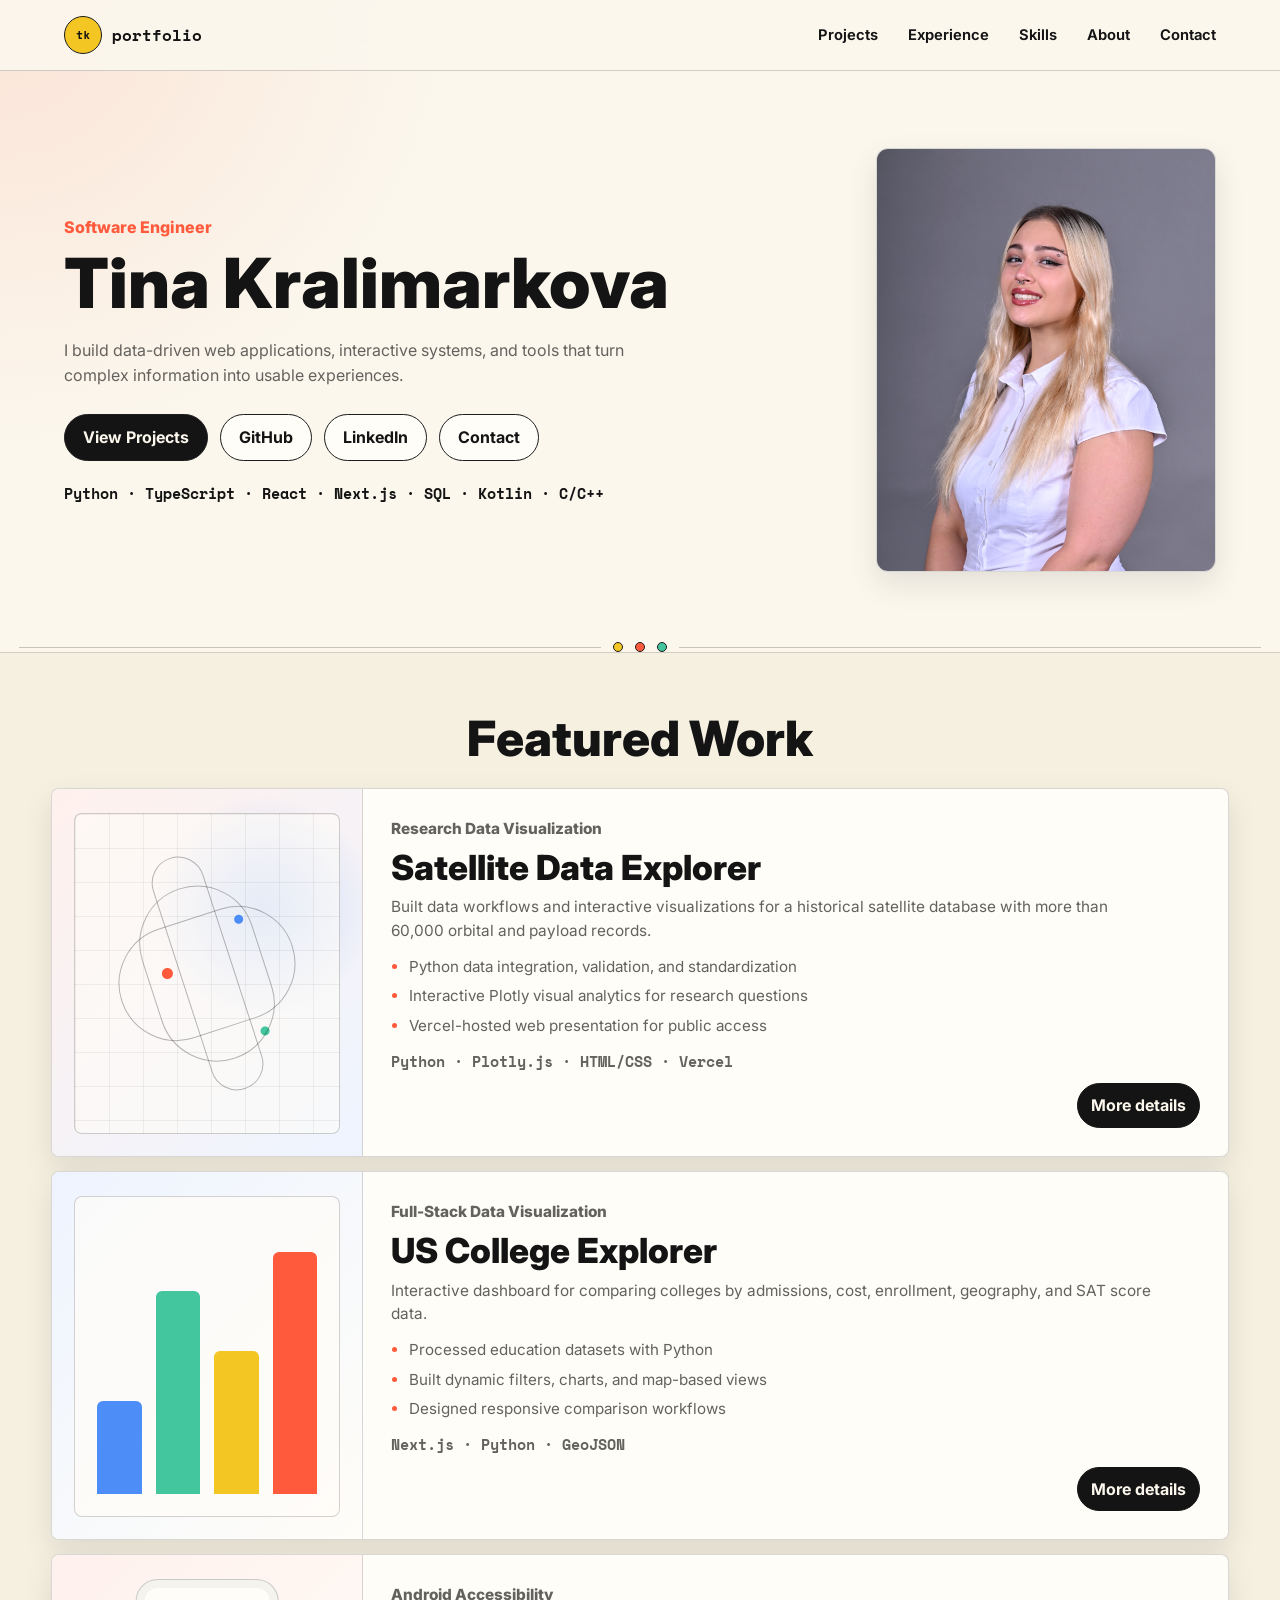
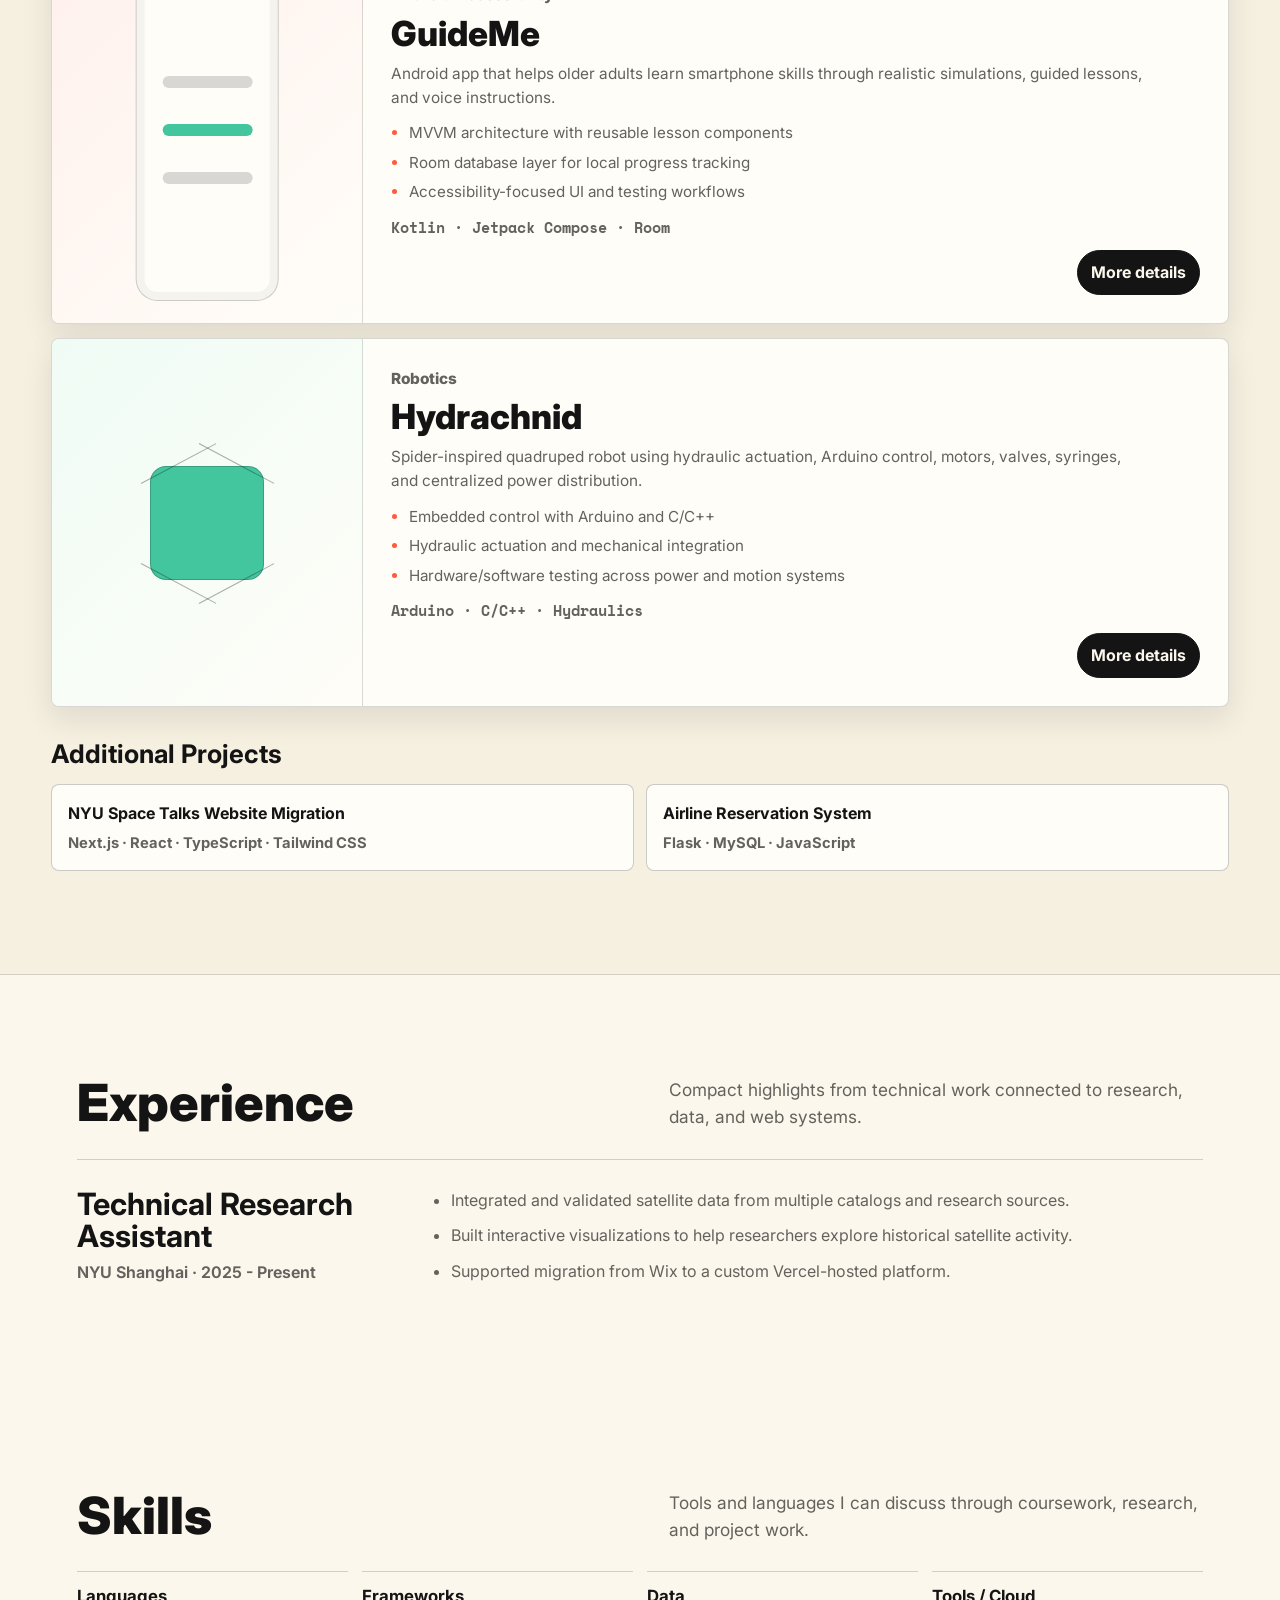
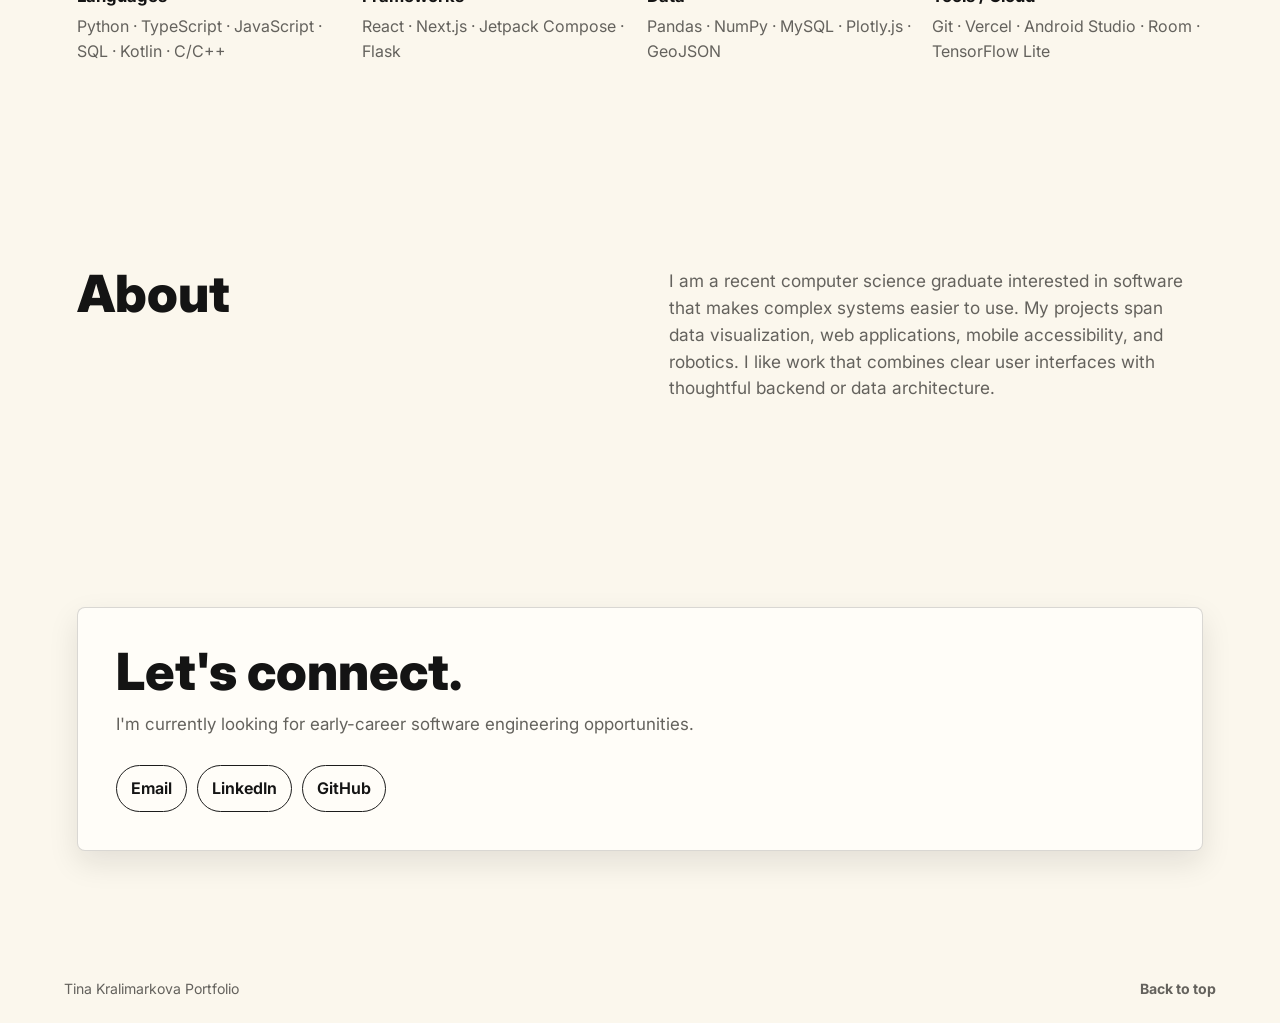
==== index.html @ 8b201687 "Polish featured work layout" ====
<!doctype html>
<html lang="en">
  <head>
    <meta charset="utf-8">
    <meta name="viewport" content="width=device-width, initial-scale=1">
    <meta
      name="description"
      content="Portfolio website for a recent computer science graduate focused on data visualization, interactive media, and robotics."
    >
    <title>CS Portfolio</title>
    <link rel="preconnect" href="https://fonts.googleapis.com">
    <link rel="preconnect" href="https://fonts.gstatic.com" crossorigin>
    <link
      href="https://fonts.googleapis.com/css2?family=Inter:wght@400;500;600;700;800;900&family=Space+Mono:wght@400;700&display=swap"
      rel="stylesheet"
    >
    <link rel="stylesheet" href="styles.css">
  </head>
  <body>
    <a class="skip-link" href="#main">Skip to content</a>

    <header class="site-header">
      <a class="brand" href="#top" aria-label="Portfolio home">
        <span class="brand-glyph">tk</span>
        <span class="brand-text">portfolio</span>
      </a>
      <nav class="nav-links" aria-label="Primary navigation">
        <a href="#projects">Projects</a>
        <a href="#experience">Experience</a>
        <a href="#skills">Skills</a>
        <a href="#about">About</a>
        <a href="#contact">Contact</a>
      </nav>
    </header>

    <main id="main">
      <section id="top" class="hero" aria-labelledby="hero-title">
        <div class="hero-grid">
          <div class="hero-copy">
            <p class="role-label">Software Engineer</p>
            <h1 id="hero-title">
              <span>Tina</span><span>Kralimarkova</span>
            </h1>
            <p class="hero-intro">
              I build data-driven web applications, interactive systems, and
              tools that turn complex information into usable experiences.
            </p>
            <div class="hero-actions" aria-label="Portfolio actions">
              <a class="button primary" href="#projects">View Projects</a>
              <a class="button secondary" href="https://github.com/" target="_blank" rel="noreferrer">GitHub</a>
              <a class="button secondary" href="https://www.linkedin.com/" target="_blank" rel="noreferrer">LinkedIn</a>
              <a class="button secondary" href="#contact">Contact</a>
            </div>
            <p class="tech-strip">Python · TypeScript · React · Next.js · SQL · Kotlin · C/C++</p>
          </div>

          <aside class="signal-panel" aria-label="Portfolio signal panel">
            <img
              src="assets/headshot.jpg"
              alt="Portrait of Tina Kralimarkova."
            >
          </aside>
        </div>
      </section>

      <div class="section-break" aria-hidden="true">
        <span></span>
        <span></span>
        <span></span>
      </div>

      <section id="projects" class="section projects-section featured-work" aria-labelledby="projects-title">
        <div class="section-topline">
          <h2 id="projects-title">Featured Work</h2>
        </div>

        <div class="featured-projects">
          <article class="featured-project">
            <div class="project-visual satellite-visual" aria-hidden="true">
              <div class="orbit-map">
                <span></span>
                <span></span>
                <span></span>
              </div>
            </div>
            <div class="featured-copy">
              <p class="project-kicker">Research Data Visualization</p>
              <h3>Satellite Data Explorer</h3>
              <p>
                Built data workflows and interactive visualizations for a
                historical satellite database with more than 60,000 orbital and
                payload records.
              </p>
              <ul class="engineering-list">
                <li>Python data integration, validation, and standardization</li>
                <li>Interactive Plotly visual analytics for research questions</li>
                <li>Vercel-hosted web presentation for public access</li>
              </ul>
              <p class="project-meta">Python · Plotly.js · HTML/CSS · Vercel</p>
              <div class="project-actions">
                <a href="projects/satellite-visualizations.html">More details</a>
              </div>
            </div>
          </article>

          <article class="featured-project">
            <div class="project-visual college-visual" aria-hidden="true">
              <div class="chart-preview">
                <span></span>
                <span></span>
                <span></span>
                <span></span>
              </div>
            </div>
            <div class="featured-copy">
              <p class="project-kicker">Full-Stack Data Visualization</p>
              <h3>US College Explorer</h3>
              <p>
                Interactive dashboard for comparing colleges by admissions,
                cost, enrollment, geography, and SAT score data.
              </p>
              <ul class="engineering-list">
                <li>Processed education datasets with Python</li>
                <li>Built dynamic filters, charts, and map-based views</li>
                <li>Designed responsive comparison workflows</li>
              </ul>
              <p class="project-meta">Next.js · Python · GeoJSON</p>
              <div class="project-actions">
                <a href="projects/us-college-explorer.html">More details</a>
              </div>
            </div>
          </article>

          <article class="featured-project">
            <div class="project-visual mobile-visual" aria-hidden="true">
              <div class="phone-preview">
                <span></span>
                <span></span>
                <span></span>
              </div>
            </div>
            <div class="featured-copy">
              <p class="project-kicker">Android Accessibility</p>
              <h3>GuideMe</h3>
              <p>
                Android app that helps older adults learn smartphone skills
                through realistic simulations, guided lessons, and voice
                instructions.
              </p>
              <ul class="engineering-list">
                <li>MVVM architecture with reusable lesson components</li>
                <li>Room database layer for local progress tracking</li>
                <li>Accessibility-focused UI and testing workflows</li>
              </ul>
              <p class="project-meta">Kotlin · Jetpack Compose · Room</p>
              <div class="project-actions">
                <a href="projects/guideme.html">More details</a>
              </div>
            </div>
          </article>

          <article class="featured-project">
            <div class="project-visual robotics-visual" aria-hidden="true">
              <div class="robot-preview">
                <span></span>
                <span></span>
                <span></span>
                <span></span>
              </div>
            </div>
            <div class="featured-copy">
              <p class="project-kicker">Robotics</p>
              <h3>Hydrachnid</h3>
              <p>
                Spider-inspired quadruped robot using hydraulic actuation,
                Arduino control, motors, valves, syringes, and centralized
                power distribution.
              </p>
              <ul class="engineering-list">
                <li>Embedded control with Arduino and C/C++</li>
                <li>Hydraulic actuation and mechanical integration</li>
                <li>Hardware/software testing across power and motion systems</li>
              </ul>
              <p class="project-meta">Arduino · C/C++ · Hydraulics</p>
              <div class="project-actions">
                <a href="projects/hydrachnid.html">More details</a>
              </div>
            </div>
          </article>
        </div>

        <div class="additional-projects" aria-labelledby="additional-projects-title">
          <h3 id="additional-projects-title">Additional Projects</h3>
          <div class="additional-project-grid">
            <a href="projects/nyu-space-talks.html">
              <strong>NYU Space Talks Website Migration</strong>
              <span>Next.js · React · TypeScript · Tailwind CSS</span>
            </a>
            <a href="projects/airline-reservation-system.html">
              <strong>Airline Reservation System</strong>
              <span>Flask · MySQL · JavaScript</span>
            </a>
          </div>
        </div>
      </section>

      <section id="experience" class="section experience-section" aria-labelledby="experience-title">
        <div class="section-topline">
          <h2 id="experience-title">Experience</h2>
          <p>Compact highlights from technical work connected to research, data, and web systems.</p>
        </div>
        <article class="experience-item">
          <div>
            <h3>Technical Research Assistant</h3>
            <p>NYU Shanghai · 2025 - Present</p>
          </div>
          <ul>
            <li>Integrated and validated satellite data from multiple catalogs and research sources.</li>
            <li>Built interactive visualizations to help researchers explore historical satellite activity.</li>
            <li>Supported migration from Wix to a custom Vercel-hosted platform.</li>
          </ul>
        </article>
      </section>

      <section id="skills" class="section skills-section compact-section" aria-labelledby="skills-title">
        <div class="section-topline">
          <h2 id="skills-title">Skills</h2>
          <p>Tools and languages I can discuss through coursework, research, and project work.</p>
        </div>
        <div class="skill-groups" aria-label="Technical skills">
          <div>
            <h3>Languages</h3>
            <p>Python · TypeScript · JavaScript · SQL · Kotlin · C/C++</p>
          </div>
          <div>
            <h3>Frameworks</h3>
            <p>React · Next.js · Jetpack Compose · Flask</p>
          </div>
          <div>
            <h3>Data</h3>
            <p>Pandas · NumPy · MySQL · Plotly.js · GeoJSON</p>
          </div>
          <div>
            <h3>Tools / Cloud</h3>
            <p>Git · Vercel · Android Studio · Room · TensorFlow Lite</p>
          </div>
        </div>
      </section>

      <section id="about" class="section about-section compact-section" aria-labelledby="about-title">
        <div class="section-topline">
          <h2 id="about-title">About</h2>
          <p>
            I am a recent computer science graduate interested in software that
            makes complex systems easier to use. My projects span data
            visualization, web applications, mobile accessibility, and robotics.
            I like work that combines clear user interfaces with thoughtful
            backend or data architecture.
          </p>
        </div>
      </section>

      <section id="contact" class="section contact-section compact-section" aria-labelledby="contact-title">
        <div class="contact-card">
          <h2 id="contact-title">Let's connect.</h2>
          <p>
            I'm currently looking for early-career software engineering
            opportunities.
          </p>
          <div class="contact-links" aria-label="Contact links">
            <a href="mailto:hello@example.com">Email</a>
            <a href="https://www.linkedin.com/" target="_blank" rel="noreferrer">LinkedIn</a>
            <a href="https://github.com/" target="_blank" rel="noreferrer">GitHub</a>
          </div>
        </div>
      </section>
    </main>

    <footer class="site-footer">
      <p>Tina Kralimarkova Portfolio</p>
      <a href="#top">Back to top</a>
    </footer>

  </body>
</html>
---- styles.css ----
:root {
  color-scheme: light;
  --ink: #141414;
  --muted: #64625d;
  --paper: #fbf7ed;
  --paper-deep: #efe6d1;
  --surface: #fffdf8;
  --line: #1c1c1c;
  --hot: #ff5a3c;
  --mint: #43c59e;
  --sky: #4d8df7;
  --sun: #f3c623;
  --shadow: 0 12px 30px rgba(20, 20, 20, 0.1);
  --soft-shadow: 0 18px 48px rgba(20, 20, 20, 0.1);
  --wide-section-x: clamp(44px, 6vw, 88px);
  font-family: Inter, system-ui, -apple-system, BlinkMacSystemFont, "Segoe UI", sans-serif;
}

* {
  box-sizing: border-box;
}

html {
  scroll-behavior: smooth;
}

body {
  margin: 0;
  background:
    radial-gradient(circle at top left, rgba(255, 90, 60, 0.13), transparent 28rem),
    var(--paper);
  color: var(--ink);
  font-size: 16px;
  line-height: 1.55;
  overflow-x: hidden;
}

img {
  display: block;
  max-width: 100%;
}

a {
  color: inherit;
}

.skip-link {
  position: fixed;
  left: 18px;
  top: 12px;
  z-index: 20;
  transform: translateY(-150%);
  background: var(--ink);
  color: var(--paper);
  padding: 10px 14px;
}

.skip-link:focus {
  transform: translateY(0);
}

.site-header {
  position: sticky;
  top: 0;
  z-index: 10;
  display: flex;
  align-items: center;
  justify-content: space-between;
  gap: 24px;
  padding: 16px clamp(18px, 5vw, 64px);
  background: rgba(251, 247, 237, 0.92);
  border-bottom: 1px solid rgba(20, 20, 20, 0.18);
  backdrop-filter: blur(16px);
}

.brand,
.nav-links,
.hero-actions,
.contact-links {
  display: flex;
  align-items: center;
}

.brand {
  gap: 10px;
  font-weight: 800;
  text-decoration: none;
  text-transform: lowercase;
}

.brand-glyph {
  display: inline-grid;
  width: 38px;
  height: 38px;
  place-items: center;
  border: 1px solid var(--line);
  border-radius: 999px;
  background: var(--sun);
  font-family: "Space Mono", monospace;
  font-size: 0.78rem;
}

.brand-text,
.mono-label,
.section-marker,
.project-type,
.project-meta {
  font-family: "Space Mono", monospace;
}

.nav-links {
  gap: clamp(12px, 3vw, 30px);
}

.nav-links a {
  color: var(--ink);
  font-size: 0.92rem;
  font-weight: 650;
  text-decoration: none;
}

.nav-links a:hover,
.nav-links a:focus-visible {
  color: var(--hot);
}

.hero {
  padding: clamp(42px, 6vw, 78px) clamp(18px, 5vw, 64px) clamp(40px, 6vw, 70px);
}

.hero-grid {
  display: grid;
  grid-template-columns: minmax(0, 1fr) minmax(250px, 340px);
  gap: clamp(32px, 5.5vw, 76px);
  align-items: center;
  min-width: 0;
  max-width: 1320px;
  margin: 0 auto;
}

.hero-copy {
  min-width: 0;
  width: 100%;
  max-width: 860px;
}

.role-label {
  margin: 0 0 12px;
  color: var(--hot);
  font-size: 1rem;
  font-weight: 800;
}

.mono-label {
  max-width: 100%;
  margin: 0 0 14px;
  color: var(--hot);
  font-size: 0.84rem;
  font-weight: 700;
  line-height: 1.35;
  overflow-wrap: anywhere;
  text-transform: uppercase;
}

h1,
h2,
h3,
p {
  overflow-wrap: anywhere;
}

h1,
h2 {
  margin: 0;
  letter-spacing: 0;
}

h1 {
  max-width: 860px;
  font-size: clamp(3rem, 5.4vw, 4.9rem);
  font-weight: 850;
  line-height: 0.94;
  overflow-wrap: break-word;
  text-transform: none;
}

h1 span {
  display: inline;
}

h1 span + span::before {
  content: " ";
}

h2 {
  font-size: clamp(2rem, 4vw, 3.8rem);
  font-weight: 850;
  line-height: 1;
  text-transform: none;
}

h3 {
  margin: 0;
  font-size: clamp(1.15rem, 2vw, 1.55rem);
  line-height: 1.05;
}

.hero-intro {
  width: 100%;
  max-width: 560px;
  margin: 22px 0 0;
  color: var(--muted);
  font-size: clamp(1rem, 1.25vw, 1.1rem);
}

.tech-strip {
  margin: 22px 0 0;
  color: var(--ink);
  font-family: "Space Mono", monospace;
  font-size: 0.92rem;
  font-weight: 700;
}

.hero-actions {
  flex-wrap: wrap;
  gap: 12px;
  margin-top: 26px;
}

.button {
  display: inline-flex;
  min-height: 46px;
  align-items: center;
  justify-content: center;
  border: 1px solid var(--line);
  border-radius: 999px;
  padding: 10px 18px;
  font-weight: 700;
  text-decoration: none;
  transition: background 160ms ease, color 160ms ease, border-color 160ms ease;
}

.button.primary {
  background: var(--ink);
  color: var(--paper);
}

.button.secondary {
  background: var(--surface);
  color: var(--ink);
}

.button:hover,
.button:focus-visible {
  border-color: var(--hot);
}

.signal-panel {
  overflow: hidden;
  margin: 0;
  border: 1px solid rgba(20, 20, 20, 0.16);
  border-radius: 12px;
  background: var(--surface);
  box-shadow: var(--shadow);
}

.signal-panel::before {
  content: none;
}

.signal-panel img {
  width: 100%;
  aspect-ratio: 4 / 5;
  object-fit: cover;
  object-position: 46% 42%;
  filter: saturate(1.04) contrast(1.02);
}

.section {
  max-width: 1180px;
  margin: 0 auto;
  padding: clamp(58px, 8vw, 104px) clamp(18px, 5vw, 64px);
}

.section-break {
  display: flex;
  align-items: center;
  gap: 12px;
  width: 100%;
  padding: 0 clamp(14px, 1.5vw, 22px);
}

.section-break::before,
.section-break::after {
  content: "";
  display: block;
  flex: 1;
  height: 1px;
  background: rgba(20, 20, 20, 0.22);
}

.section-break span {
  display: block;
  width: 10px;
  height: 10px;
  border: 1px solid var(--line);
  border-radius: 999px;
  background: var(--sun);
}

.section-break span:nth-child(2) {
  background: var(--hot);
}

.section-break span:nth-child(3) {
  background: var(--mint);
}

.intro-hero {
  max-width: none;
  padding-right: var(--wide-section-x);
  padding-left: var(--wide-section-x);
}

.section-marker {
  display: none;
  margin-bottom: 20px;
  color: var(--hot);
  font-size: 0.82rem;
  font-weight: 700;
  text-transform: uppercase;
}

.intro-split,
.section-topline {
  display: grid;
  grid-template-columns: repeat(2, minmax(0, 1fr));
  gap: clamp(24px, 5vw, 58px);
  align-items: start;
}

.intro-split > *,
.section-topline > *,
.featured-project > *,
.experience-item > * {
  min-width: 0;
}

.intro-split {
  gap: clamp(54px, 8vw, 132px);
}

.intro-column p,
.section-topline p {
  max-width: 100%;
  margin: 0;
  color: var(--muted);
  font-size: 1.08rem;
}

.intro-column h2 {
  margin-bottom: 18px;
  font-size: clamp(2rem, 3.5vw, 3.25rem);
  line-height: 1;
}

.skills-summary {
  scroll-margin-top: 96px;
}

.interests-block {
  margin-top: 24px;
}

.interests-block h3 {
  margin-bottom: 14px;
}

.pill-list {
  display: flex;
  flex-wrap: wrap;
  gap: 8px;
  padding: 0;
  margin: 0;
  list-style: none;
}

.pill-list li {
  border: 1px solid rgba(20, 20, 20, 0.2);
  border-radius: 999px;
  padding: 7px 11px;
  background: rgba(255, 253, 248, 0.65);
  font-size: 0.86rem;
  font-weight: 650;
}

.skills-list {
  display: grid;
  gap: 12px;
  padding-left: 1.1rem;
  margin: 22px 0 0;
  color: var(--muted);
}

.skills-list li::marker {
  color: var(--hot);
}

.skills-list strong {
  color: var(--ink);
}

.projects-section {
  max-width: none;
  padding-top: clamp(34px, 5vw, 62px);
  padding-right: clamp(24px, 4vw, 56px);
  padding-left: clamp(24px, 4vw, 56px);
  border-top: 1px solid rgba(20, 20, 20, 0.16);
  border-bottom: 1px solid rgba(20, 20, 20, 0.16);
  background: rgba(239, 230, 209, 0.45);
}

.projects-section > * {
  max-width: none;
}

.featured-work {
  display: grid;
  gap: 24px;
}

.featured-projects {
  display: grid;
  gap: 14px;
  width: min(100%, 1344px);
  margin: 0 auto;
}

.featured-work .section-topline {
  display: block;
  text-align: center;
}

.featured-work .section-topline h2 {
  font-size: clamp(2rem, 3.8vw, 3.45rem);
}

.featured-project {
  display: grid;
  grid-template-columns: minmax(210px, 0.36fr) minmax(0, 1fr);
  overflow: hidden;
  border: 1px solid rgba(20, 20, 20, 0.16);
  border-radius: 8px;
  background: var(--surface);
  box-shadow: var(--shadow);
}

.featured-project.flagship {
  grid-template-columns: minmax(210px, 0.36fr) minmax(0, 1fr);
}

.project-visual {
  position: relative;
  min-height: 220px;
  border-right: 1px solid rgba(20, 20, 20, 0.14);
  background: var(--paper-deep);
}

.orbit-map,
.chart-preview,
.phone-preview,
.robot-preview {
  position: absolute;
  inset: 24px 22px 22px;
}

.satellite-visual {
  background:
    radial-gradient(circle at 68% 32%, rgba(77, 141, 247, 0.28), transparent 34%),
    linear-gradient(135deg, #fff1ed, #eef4ff);
}

.orbit-map {
  border: 1px solid rgba(20, 20, 20, 0.2);
  border-radius: 8px;
  background:
    radial-gradient(circle at 35% 50%, var(--hot) 0 5px, transparent 6px),
    radial-gradient(circle at 62% 33%, var(--sky) 0 4px, transparent 5px),
    radial-gradient(circle at 72% 68%, var(--mint) 0 4px, transparent 5px),
    linear-gradient(90deg, rgba(20, 20, 20, 0.06) 1px, transparent 1px),
    linear-gradient(180deg, rgba(20, 20, 20, 0.06) 1px, transparent 1px),
    rgba(255, 253, 248, 0.55);
  background-size: auto, auto, auto, 34px 34px, 34px 34px, auto;
}

.orbit-map span {
  position: absolute;
  border: 1px solid rgba(20, 20, 20, 0.3);
  border-radius: 999px;
  transform: rotate(-18deg);
}

.orbit-map span:nth-child(1) {
  inset: 32% 16%;
}

.orbit-map span:nth-child(2) {
  inset: 22% 28%;
}

.orbit-map span:nth-child(3) {
  inset: 12% 40%;
}

.college-visual {
  background: linear-gradient(135deg, #eef4ff, #fffdf8);
}

.chart-preview {
  display: flex;
  align-items: end;
  gap: 14px;
  padding: 22px;
  border: 1px solid rgba(20, 20, 20, 0.18);
  border-radius: 8px;
  background: rgba(255, 253, 248, 0.72);
}

.chart-preview span {
  flex: 1;
  border-radius: 6px 6px 0 0;
  background: var(--sky);
}

.chart-preview span:nth-child(1) {
  height: 34%;
}

.chart-preview span:nth-child(2) {
  height: 74%;
  background: var(--mint);
}

.chart-preview span:nth-child(3) {
  height: 52%;
  background: var(--sun);
}

.chart-preview span:nth-child(4) {
  height: 88%;
  background: var(--hot);
}

.mobile-visual {
  background: linear-gradient(135deg, #fff1ed, #fffdf8);
}

.phone-preview {
  left: 50%;
  width: min(46%, 150px);
  transform: translateX(-50%);
  border: 1px solid rgba(20, 20, 20, 0.22);
  border-radius: 22px;
  background: var(--surface);
  box-shadow: inset 0 0 0 8px rgba(20, 20, 20, 0.04);
}

.phone-preview span {
  position: absolute;
  left: 18%;
  right: 18%;
  height: 12px;
  border-radius: 999px;
  background: rgba(20, 20, 20, 0.16);
}

.phone-preview span:nth-child(1) {
  top: 30%;
}

.phone-preview span:nth-child(2) {
  top: 45%;
  background: var(--mint);
}

.phone-preview span:nth-child(3) {
  top: 60%;
}

.robotics-visual {
  background: linear-gradient(135deg, #effcf5, #fffdf8);
}

.robot-preview {
  display: grid;
  place-items: center;
}

.robot-preview::before {
  content: "";
  width: min(42%, 150px);
  aspect-ratio: 1;
  border: 1px solid rgba(20, 20, 20, 0.22);
  border-radius: 16px;
  background: var(--mint);
}

.robot-preview span {
  position: absolute;
  width: 32%;
  height: 1px;
  background: rgba(20, 20, 20, 0.35);
}

.robot-preview span:nth-child(1) {
  transform: translate(-34%, -60px) rotate(-28deg);
}

.robot-preview span:nth-child(2) {
  transform: translate(34%, -60px) rotate(28deg);
}

.robot-preview span:nth-child(3) {
  transform: translate(-34%, 60px) rotate(28deg);
}

.robot-preview span:nth-child(4) {
  transform: translate(34%, 60px) rotate(-28deg);
}

.featured-copy {
  display: grid;
  align-content: start;
  gap: 10px;
  padding: clamp(18px, 2.4vw, 28px);
}

.featured-copy > * {
  min-width: 0;
  max-width: 100%;
}

.project-kicker {
  margin: 0;
  color: var(--hot);
  font-size: 0.92rem;
  font-weight: 800;
}

.featured-copy h3 {
  font-size: clamp(1.65rem, 2.7vw, 2.65rem);
  font-weight: 850;
  line-height: 1;
}

.featured-copy p {
  max-width: 760px;
  margin: 0;
  color: var(--muted);
  font-size: 0.96rem;
}

.engineering-list {
  display: grid;
  gap: 6px;
  padding-left: 1.1rem;
  margin: 2px 0;
  color: var(--muted);
  font-size: 0.95rem;
}

.engineering-list li {
  overflow-wrap: anywhere;
}

.engineering-list li::marker {
  color: var(--hot);
}

.project-actions {
  display: flex;
  flex-wrap: wrap;
  justify-content: flex-end;
  gap: 10px;
  margin-top: 0;
}

.project-actions a,
.additional-project-grid a {
  border: 1px solid rgba(20, 20, 20, 0.22);
  border-radius: 999px;
  padding: 9px 13px;
  background: var(--surface);
  font-weight: 700;
  text-decoration: none;
}

.project-actions a:first-child {
  background: var(--ink);
  color: var(--paper);
  border-color: var(--ink);
}

.additional-projects {
  display: grid;
  gap: 16px;
  padding-top: 10px;
}

.additional-projects h3 {
  font-size: clamp(1.35rem, 2vw, 1.8rem);
}

.additional-project-grid {
  display: grid;
  grid-template-columns: repeat(2, minmax(0, 1fr));
  gap: 12px;
}

.additional-project-grid a {
  display: grid;
  gap: 6px;
  border-radius: 8px;
  padding: 16px;
}

.additional-project-grid span {
  color: var(--muted);
  font-size: 0.92rem;
}

.contact-section {
  max-width: none;
  padding-right: var(--wide-section-x);
  padding-left: var(--wide-section-x);
}

.compact-section,
.experience-section {
  max-width: none;
  padding-right: var(--wide-section-x);
  padding-left: var(--wide-section-x);
}

.experience-section {
  display: grid;
  gap: 28px;
}

.experience-item {
  display: grid;
  grid-template-columns: minmax(220px, 0.38fr) minmax(0, 1fr);
  gap: clamp(24px, 5vw, 70px);
  padding-top: 28px;
  border-top: 1px solid rgba(20, 20, 20, 0.18);
}

.experience-item h3 {
  font-size: clamp(1.45rem, 2.4vw, 2.2rem);
}

.experience-item p {
  margin: 8px 0 0;
  color: var(--muted);
  font-weight: 650;
}

.experience-item ul {
  display: grid;
  gap: 10px;
  padding-left: 1.1rem;
  margin: 0;
  color: var(--muted);
}

.skill-groups {
  display: grid;
  grid-template-columns: repeat(4, minmax(0, 1fr));
  gap: 14px;
  margin-top: 28px;
}

.skill-groups div {
  border-top: 1px solid rgba(20, 20, 20, 0.18);
  padding-top: 16px;
}

.skill-groups h3 {
  margin-bottom: 8px;
  font-size: 1.05rem;
}

.skill-groups p {
  margin: 0;
  color: var(--muted);
}

.tabs {
  display: grid;
  gap: 22px;
  margin-top: 28px;
}

.tab-list {
  display: flex;
  flex-wrap: wrap;
  gap: 10px;
}

.tab {
  min-height: 46px;
  border: 1px solid rgba(20, 20, 20, 0.2);
  border-radius: 999px;
  padding: 10px 15px;
  background: var(--surface);
  color: var(--ink);
  font: inherit;
  font-size: 0.9rem;
  font-weight: 650;
  cursor: pointer;
  transition: background 160ms ease, border-color 160ms ease;
}

.tab.is-active {
  background: var(--sun);
  border-color: var(--line);
}

.tab:hover,
.tab:focus-visible {
  border-color: var(--hot);
}

.project-panel {
  display: grid;
  grid-template-columns: repeat(3, minmax(0, 1fr));
  gap: 16px;
}

.project-panel[hidden] {
  display: none;
}

.project-panel.all-projects {
  grid-template-columns: repeat(3, minmax(0, 1fr));
}

.project-link {
  position: relative;
  display: flex;
  min-height: 285px;
  flex-direction: column;
  justify-content: flex-start;
  overflow: hidden;
  border: 1px solid rgba(20, 20, 20, 0.16);
  border-radius: 8px;
  padding: 20px;
  background: var(--surface);
  box-shadow: var(--shadow);
  text-decoration: none;
  transition: transform 180ms ease, box-shadow 180ms ease;
}

.project-link::after {
  content: "View project";
  position: absolute;
  right: 18px;
  top: 16px;
  font-size: 0.8rem;
  font-weight: 650;
  opacity: 0;
  transition: opacity 180ms ease;
}

.project-link.detail-link::after {
  content: "View project";
}

.project-link:hover,
.project-link:focus-visible {
  transform: translateY(-3px);
  box-shadow: var(--soft-shadow);
}

.project-link:hover::after,
.project-link:focus-visible::after {
  opacity: 1;
}

.project-link.hot {
  background: #fff1ed;
}

.project-link.mint {
  background: #effcf5;
}

.project-link.sky {
  background: #eef4ff;
}

.project-type {
  width: max-content;
  max-width: 100%;
  border: 2px solid var(--line);
  border-radius: 999px;
  padding: 6px 10px;
  background: var(--surface);
  font-size: 0.76rem;
  font-weight: 700;
  text-transform: uppercase;
}

.project-link h3 {
  margin-top: 0;
  padding-top: 0;
  font-size: clamp(1.45rem, 2.1vw, 2rem);
  font-weight: 800;
  text-transform: none;
}

.project-title-row {
  display: grid;
  gap: 10px;
  margin-top: 0;
  padding-top: 0;
}

.project-title-row h3 {
  margin: 0;
  padding-top: 0;
}

.project-panel.all-projects .project-link h3 {
  font-size: clamp(1.45rem, 2.1vw, 2rem);
  line-height: 1.05;
}

.project-date,
.project-subtitle {
  font-family: "Space Mono", monospace;
  font-weight: 700;
}

.project-date {
  color: var(--hot);
  font-size: 0.86rem;
}

.project-subtitle {
  margin: 12px 0 0;
  color: var(--ink);
  font-size: 0.9rem;
  text-transform: uppercase;
}

.project-link p {
  margin: 14px 0 20px;
  color: var(--muted);
}

.project-meta {
  color: var(--ink);
  font-size: 0.8rem;
  font-weight: 650;
  margin-top: auto;
  overflow-wrap: anywhere;
}

.project-preview {
  display: grid;
  grid-template-columns: minmax(160px, 0.35fr) minmax(220px, 0.55fr) minmax(260px, 1fr);
  gap: 18px;
  align-items: start;
  border: 2px solid var(--line);
  border-radius: 8px;
  padding: 18px;
  background: var(--ink);
  color: var(--paper);
  box-shadow: var(--shadow);
}

.project-preview-label {
  color: var(--sun);
  font-family: "Space Mono", monospace;
  font-size: 0.8rem;
  font-weight: 700;
  text-transform: uppercase;
}

.project-preview h3 {
  text-transform: uppercase;
}

.project-preview p {
  margin: 0;
  color: #ded8c8;
}

.contact-card {
  border: 1px solid rgba(20, 20, 20, 0.16);
  border-radius: 8px;
  padding: clamp(24px, 4vw, 38px);
  background: var(--surface);
  color: var(--ink);
  box-shadow: var(--shadow);
}

.contact-card h2 {
  max-width: 870px;
}

.contact-card p {
  max-width: 680px;
  margin: 14px 0 0;
  color: var(--muted);
  font-size: 1.06rem;
}

.contact-links {
  flex-wrap: wrap;
  gap: 10px;
  margin-top: 28px;
}

.contact-links a {
  border: 1px solid var(--line);
  border-radius: 999px;
  padding: 10px 14px;
  color: var(--ink);
  font-weight: 650;
  text-decoration: none;
}

.contact-links a:hover,
.contact-links a:focus-visible {
  background: var(--ink);
  color: var(--paper);
}

.site-footer {
  display: flex;
  justify-content: space-between;
  gap: 18px;
  padding: 24px clamp(18px, 5vw, 64px);
  color: var(--muted);
  font-size: 0.88rem;
}

.site-footer p {
  margin: 0;
}

.site-footer a {
  font-weight: 700;
  text-decoration: none;
}

.project-detail-page {
  max-width: 1180px;
  margin: 0 auto;
  padding: clamp(36px, 6vw, 72px) clamp(18px, 5vw, 64px) clamp(58px, 8vw, 92px);
}

.project-detail-hero {
  padding: clamp(20px, 4vw, 48px) 0 clamp(34px, 6vw, 70px);
}

.project-detail-actions {
  display: flex;
  flex-wrap: wrap;
  gap: 10px;
  margin-bottom: 28px;
}

.back-link {
  display: inline-flex;
  width: max-content;
  max-width: 100%;
  border: 1px solid rgba(20, 20, 20, 0.2);
  border-radius: 999px;
  padding: 9px 13px;
  background: var(--surface);
  font-size: 0.82rem;
  font-weight: 650;
  text-decoration: none;
}

.project-detail-hero > .back-link {
  margin-bottom: 28px;
}

.live-link {
  background: var(--ink);
  color: var(--paper);
  border-color: var(--ink);
}

.project-detail-heading {
  display: grid;
  grid-template-columns: minmax(0, 1fr) minmax(260px, 0.42fr);
  gap: clamp(28px, 6vw, 72px);
  align-items: end;
}

.project-detail-heading h1 {
  font-size: clamp(3.5rem, 8vw, 6.4rem);
  overflow-wrap: normal;
  word-break: normal;
  text-transform: none;
}

.project-detail-subtitle {
  margin: 18px 0 0;
  color: var(--hot);
  font-family: "Space Mono", monospace;
  font-weight: 700;
  text-transform: uppercase;
}

.project-facts {
  display: grid;
  gap: 12px;
  margin: 0;
  border: 1px solid rgba(20, 20, 20, 0.16);
  border-radius: 8px;
  padding: 18px;
  background: var(--surface);
  box-shadow: var(--shadow);
}

.project-facts div {
  display: grid;
  gap: 4px;
}

.project-facts dt {
  color: var(--muted);
  font-family: "Space Mono", monospace;
  font-size: 0.74rem;
  font-weight: 700;
  text-transform: uppercase;
}

.project-detail-page .mono-label,
.project-detail-page .section-marker,
.project-detail-subtitle {
  display: none;
}

.project-facts dd {
  margin: 0;
  color: var(--ink);
  font-weight: 800;
}

.project-detail-section {
  display: grid;
  grid-template-columns: minmax(0, 0.65fr) minmax(280px, 1fr);
  gap: clamp(24px, 5vw, 60px);
  align-items: start;
  padding: clamp(30px, 5vw, 58px) 0;
  border-top: 1px solid rgba(20, 20, 20, 0.18);
}

.project-detail-section h2 {
  font-size: clamp(1.9rem, 3vw, 3rem);
  line-height: 1.02;
  overflow-wrap: normal;
  word-break: normal;
  text-transform: none;
}

.project-overview h2 {
  max-width: 620px;
}

.project-overview > p,
.project-detail-copy,
.project-detail-copy li {
  color: var(--muted);
  font-size: 1.04rem;
}

.project-detail-copy {
  max-width: 720px;
}

.demo-placeholder {
  display: grid;
  min-height: 300px;
  place-items: center;
  gap: 10px;
  border: 1px solid rgba(20, 20, 20, 0.16);
  border-radius: 8px;
  padding: 24px;
  background: var(--surface);
  box-shadow: var(--shadow);
  text-align: center;
}

.demo-placeholder span {
  color: var(--ink);
  font-family: "Space Mono", monospace;
  font-size: clamp(1.15rem, 2vw, 1.8rem);
  font-weight: 700;
  text-transform: uppercase;
}

.demo-placeholder p {
  max-width: 340px;
  margin: 0;
  color: var(--muted);
}

.demo-video-frame {
  width: min(100%, 420px);
  margin: 0;
  justify-self: start;
}

.demo-video-frame video {
  display: block;
  width: 100%;
  max-height: 680px;
  border: 1px solid rgba(20, 20, 20, 0.16);
  border-radius: 8px;
  background: var(--ink);
  box-shadow: var(--shadow);
}

.demo-video-frame figcaption {
  margin-top: 14px;
  color: var(--muted);
  font-family: "Space Mono", monospace;
  font-size: 0.82rem;
}

.project-detail-copy ul {
  display: grid;
  gap: 12px;
  padding-left: 1.1rem;
  margin: 0;
}

@media (max-width: 980px) {
  .hero-grid,
  .intro-split,
  .section-topline,
  .featured-project,
  .featured-project.flagship,
  .experience-item {
    grid-template-columns: 1fr;
  }

  .intro-split {
    gap: 44px;
  }

  .signal-panel {
    width: min(100%, 360px);
  }

  .project-panel,
  .project-panel.all-projects {
    grid-template-columns: repeat(2, minmax(0, 1fr));
  }

  .project-visual {
    min-height: 230px;
    border-right: 0;
    border-bottom: 1px solid rgba(20, 20, 20, 0.14);
  }

  .skill-groups {
    grid-template-columns: repeat(2, minmax(0, 1fr));
  }

  .project-detail-heading,
  .project-detail-section {
    grid-template-columns: 1fr;
  }
}

@media (max-width: 680px) {
  :root {
    --wide-section-x: 24px;
  }

  .site-header {
    align-items: flex-start;
    flex-direction: column;
  }

  .nav-links {
    width: 100%;
    flex-wrap: wrap;
  }

  .hero {
    padding-top: 40px;
  }

  .hero-grid {
    width: 100%;
    max-width: 100%;
  }

  .hero-copy,
  .hero-intro {
    width: 100%;
    max-width: 100%;
  }

  .hero-intro {
    width: min(100%, 320px);
    overflow-wrap: break-word;
  }

  .mono-label {
    width: 100%;
    font-size: 0.76rem;
  }

  h1 {
    max-width: min(100%, 340px);
    font-size: clamp(2.35rem, 9vw, 2.75rem);
    line-height: 0.98;
  }

  h1 span {
    display: block;
  }

  h1 span + span::before {
    content: "";
  }

  .tech-strip {
    width: min(100%, 320px);
    font-size: 0.82rem;
    line-height: 1.7;
  }

  .hero-actions,
  .tab-list,
  .contact-links {
    align-items: stretch;
    flex-direction: column;
  }

  .hero-actions {
    width: min(100%, 320px);
  }

  .button,
  .tab,
  .contact-links a {
    width: 100%;
  }

  .project-panel,
  .project-panel.all-projects,
  .project-preview,
  .additional-project-grid,
  .skill-groups {
    grid-template-columns: 1fr;
  }

  .signal-panel {
    width: 100%;
  }

  .intro-split {
    gap: 36px;
  }

  .project-link {
    min-height: 250px;
  }

  .featured-copy h3 {
    font-size: clamp(1.75rem, 8.5vw, 2.55rem);
  }

  .featured-copy {
    padding: 18px 16px;
  }

  .featured-copy p,
  .engineering-list,
  .project-meta {
    font-size: 0.92rem;
    overflow-wrap: anywhere;
    word-break: break-word;
  }

  .project-visual {
    min-height: 200px;
  }

  .site-footer {
    flex-direction: column;
  }
}
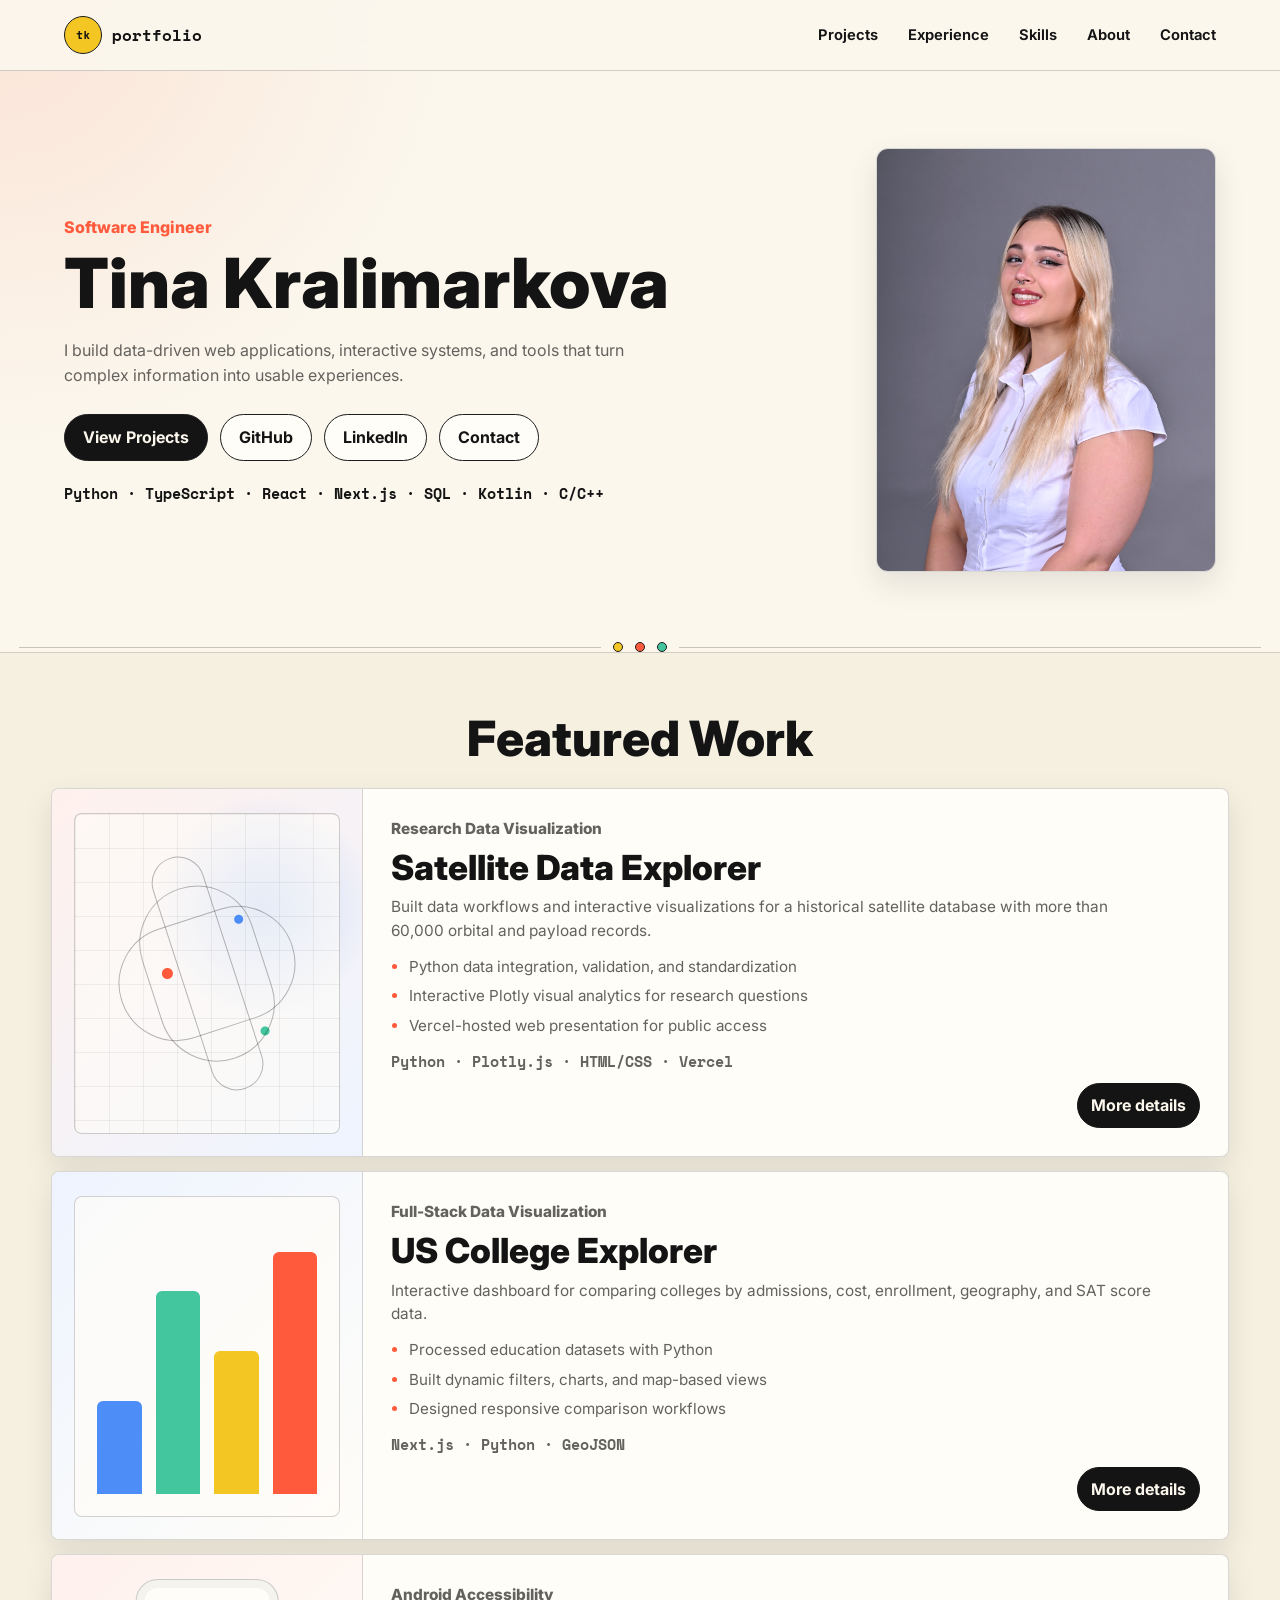
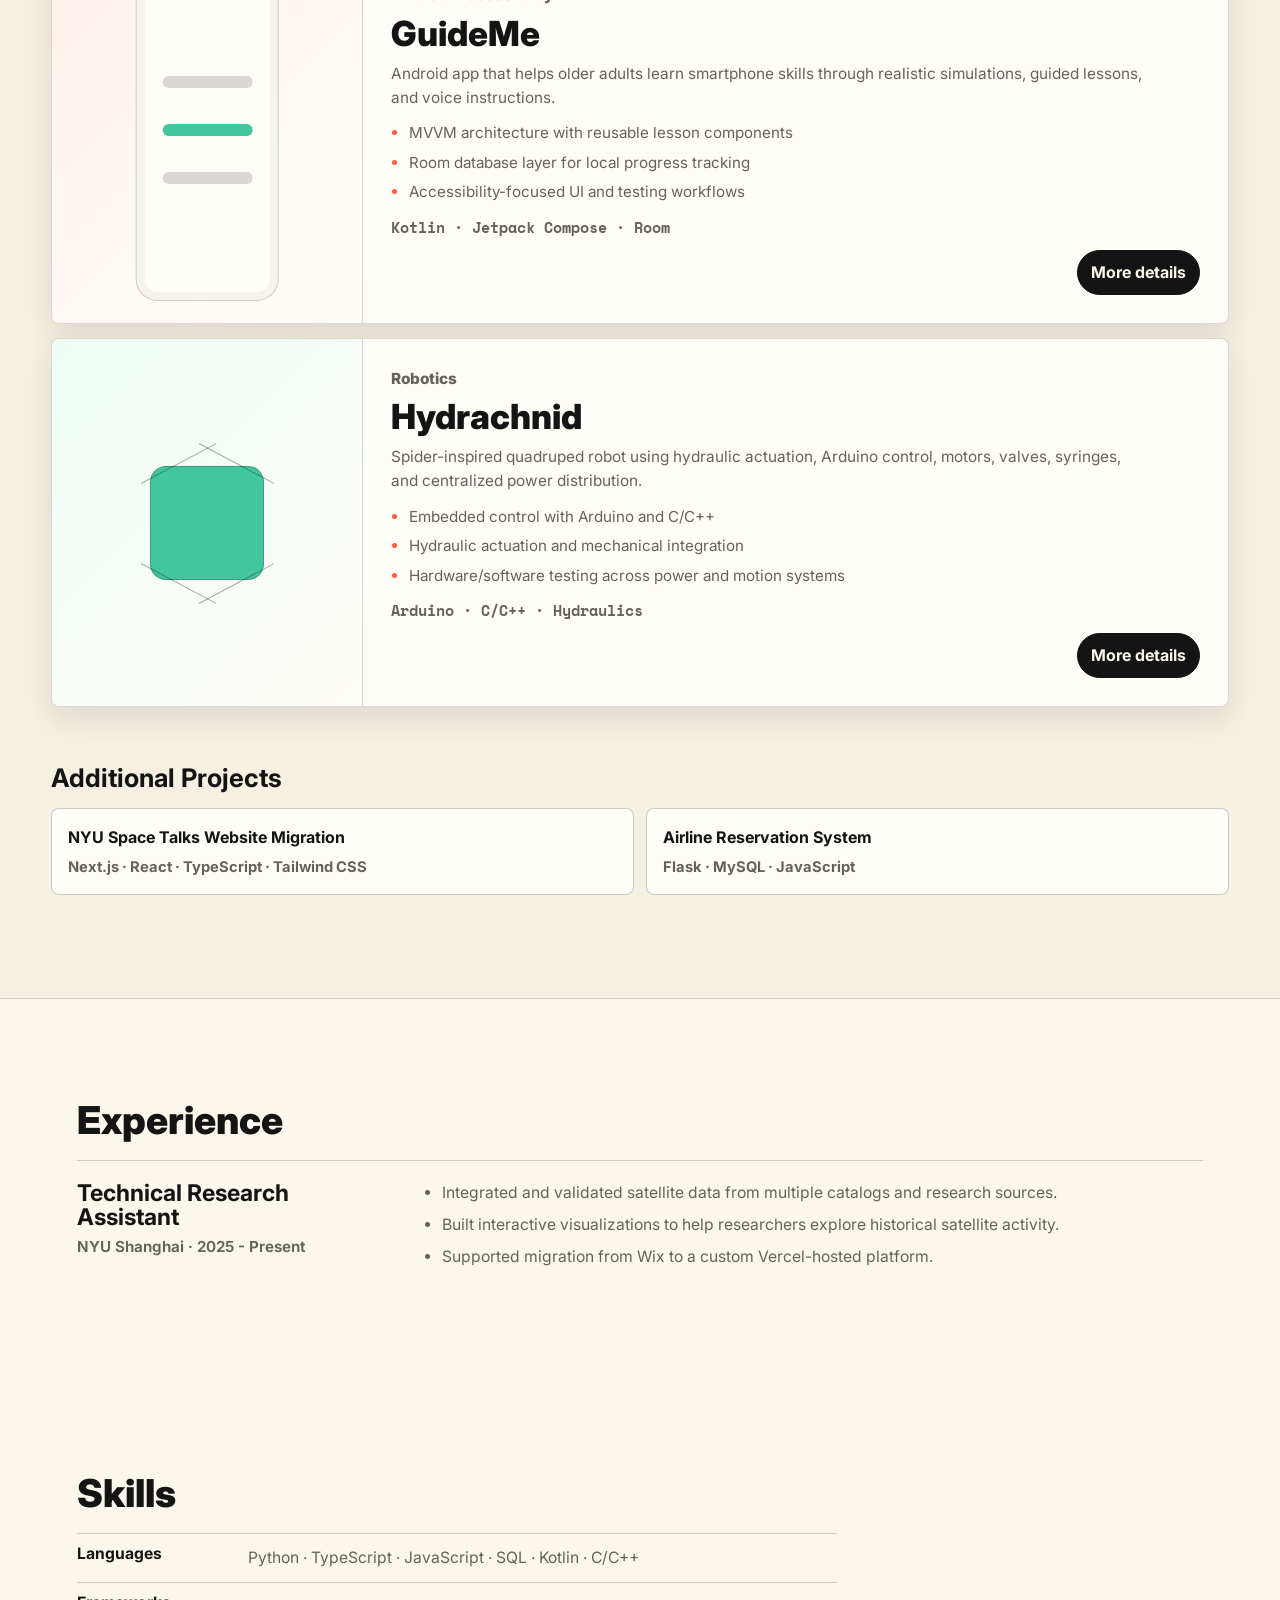
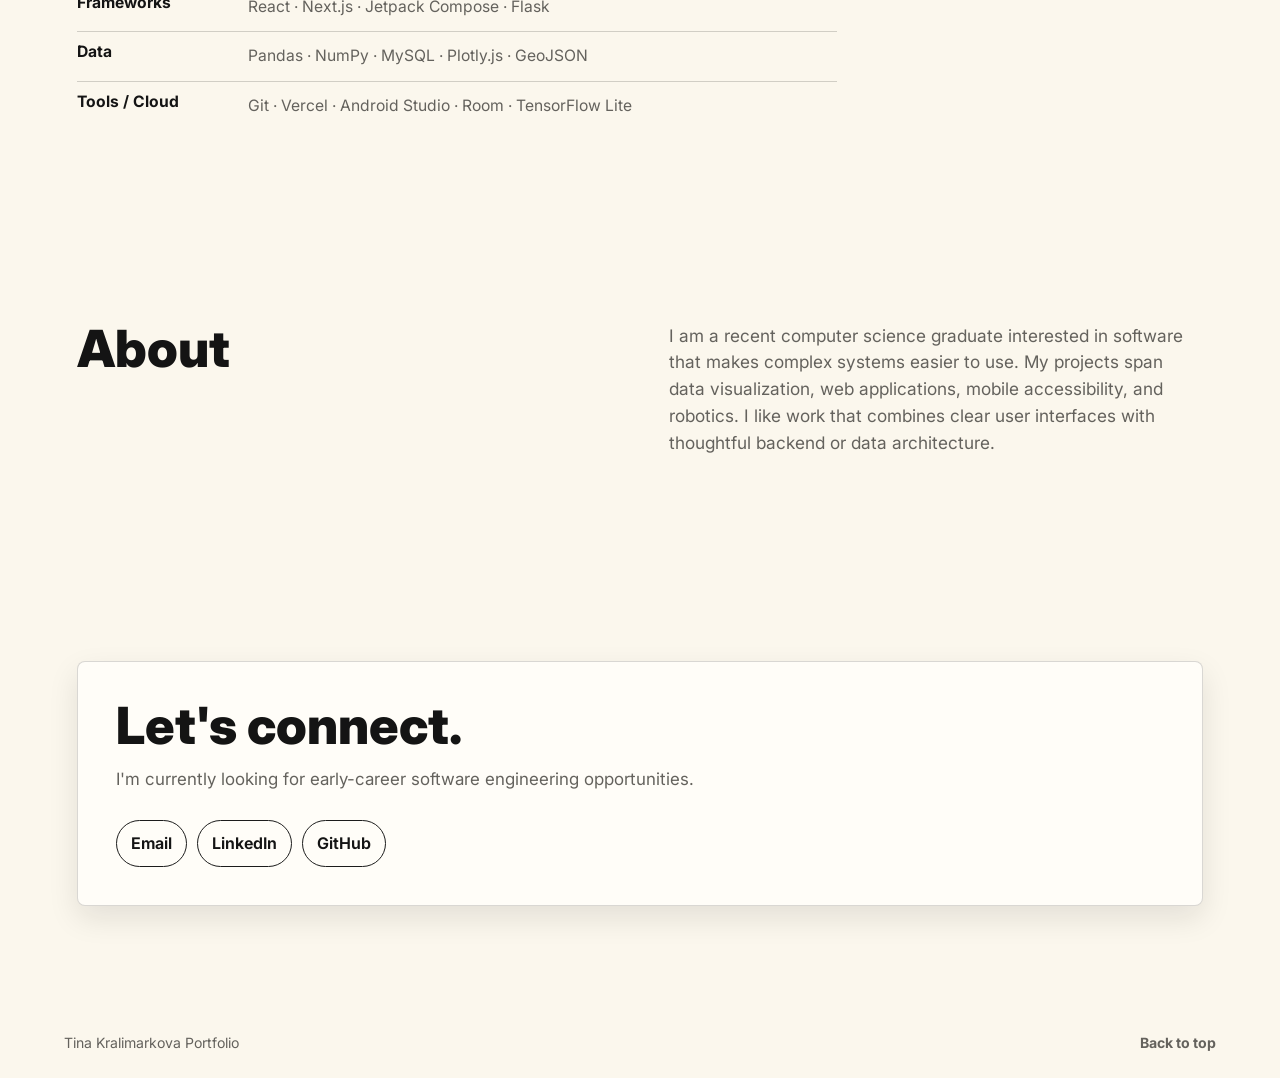
==== commit 3b2f3ed5: "Refine lower portfolio sections" ====
--- a/index.html
+++ b/index.html
@@ -207,7 +207,6 @@
       <section id="experience" class="section experience-section" aria-labelledby="experience-title">
         <div class="section-topline">
           <h2 id="experience-title">Experience</h2>
-          <p>Compact highlights from technical work connected to research, data, and web systems.</p>
         </div>
         <article class="experience-item">
           <div>
@@ -225,7 +224,6 @@
       <section id="skills" class="section skills-section compact-section" aria-labelledby="skills-title">
         <div class="section-topline">
           <h2 id="skills-title">Skills</h2>
-          <p>Tools and languages I can discuss through coursework, research, and project work.</p>
         </div>
         <div class="skill-groups" aria-label="Technical skills">
           <div>
--- a/styles.css
+++ b/styles.css
@@ -704,7 +704,7 @@
 .additional-projects {
   display: grid;
   gap: 16px;
-  padding-top: 10px;
+  padding-top: 34px;
 }
 
 .additional-projects h3 {
@@ -722,11 +722,25 @@
   gap: 6px;
   border-radius: 8px;
   padding: 16px;
+  transition: background 160ms ease, border-color 160ms ease, color 160ms ease, transform 160ms ease;
+}
+
+.additional-project-grid a:hover,
+.additional-project-grid a:focus-visible {
+  border-color: var(--hot);
+  background: rgba(255, 90, 60, 0.1);
+  color: var(--ink);
+  transform: translateY(-2px);
 }
 
 .additional-project-grid span {
   color: var(--muted);
   font-size: 0.92rem;
+}
+
+.additional-project-grid a:hover span,
+.additional-project-grid a:focus-visible span {
+  color: var(--hot);
 }
 
 .contact-section {
@@ -744,55 +758,72 @@
 
 .experience-section {
   display: grid;
-  gap: 28px;
+  gap: 20px;
+}
+
+.experience-section .section-topline,
+.skills-section .section-topline {
+  display: block;
+}
+
+.experience-section h2,
+.skills-section h2 {
+  font-size: clamp(1.75rem, 3vw, 2.55rem);
 }
 
 .experience-item {
   display: grid;
   grid-template-columns: minmax(220px, 0.38fr) minmax(0, 1fr);
-  gap: clamp(24px, 5vw, 70px);
-  padding-top: 28px;
+  gap: clamp(20px, 4vw, 52px);
+  padding-top: 20px;
   border-top: 1px solid rgba(20, 20, 20, 0.18);
 }
 
 .experience-item h3 {
-  font-size: clamp(1.45rem, 2.4vw, 2.2rem);
+  font-size: clamp(1.1rem, 1.8vw, 1.45rem);
 }
 
 .experience-item p {
-  margin: 8px 0 0;
-  color: var(--muted);
+  margin: 6px 0 0;
+  color: var(--muted);
+  font-size: 0.95rem;
   font-weight: 650;
 }
 
 .experience-item ul {
   display: grid;
-  gap: 10px;
+  gap: 8px;
   padding-left: 1.1rem;
   margin: 0;
   color: var(--muted);
+  font-size: 0.98rem;
 }
 
 .skill-groups {
   display: grid;
-  grid-template-columns: repeat(4, minmax(0, 1fr));
-  gap: 14px;
-  margin-top: 28px;
+  grid-template-columns: 1fr;
+  gap: 12px;
+  max-width: 760px;
+  margin-top: 20px;
 }
 
 .skill-groups div {
+  display: grid;
+  grid-template-columns: minmax(130px, 0.26fr) minmax(0, 1fr);
+  gap: 18px;
   border-top: 1px solid rgba(20, 20, 20, 0.18);
-  padding-top: 16px;
+  padding-top: 12px;
 }
 
 .skill-groups h3 {
-  margin-bottom: 8px;
-  font-size: 1.05rem;
+  margin: 0;
+  font-size: 0.98rem;
 }
 
 .skill-groups p {
   margin: 0;
   color: var(--muted);
+  font-size: 0.98rem;
 }
 
 .tabs {
@@ -1272,10 +1303,6 @@
     border-bottom: 1px solid rgba(20, 20, 20, 0.14);
   }
 
-  .skill-groups {
-    grid-template-columns: repeat(2, minmax(0, 1fr));
-  }
-
   .project-detail-heading,
   .project-detail-section {
     grid-template-columns: 1fr;
@@ -1363,7 +1390,8 @@
   .project-panel.all-projects,
   .project-preview,
   .additional-project-grid,
-  .skill-groups {
+  .skill-groups,
+  .skill-groups div {
     grid-template-columns: 1fr;
   }
 
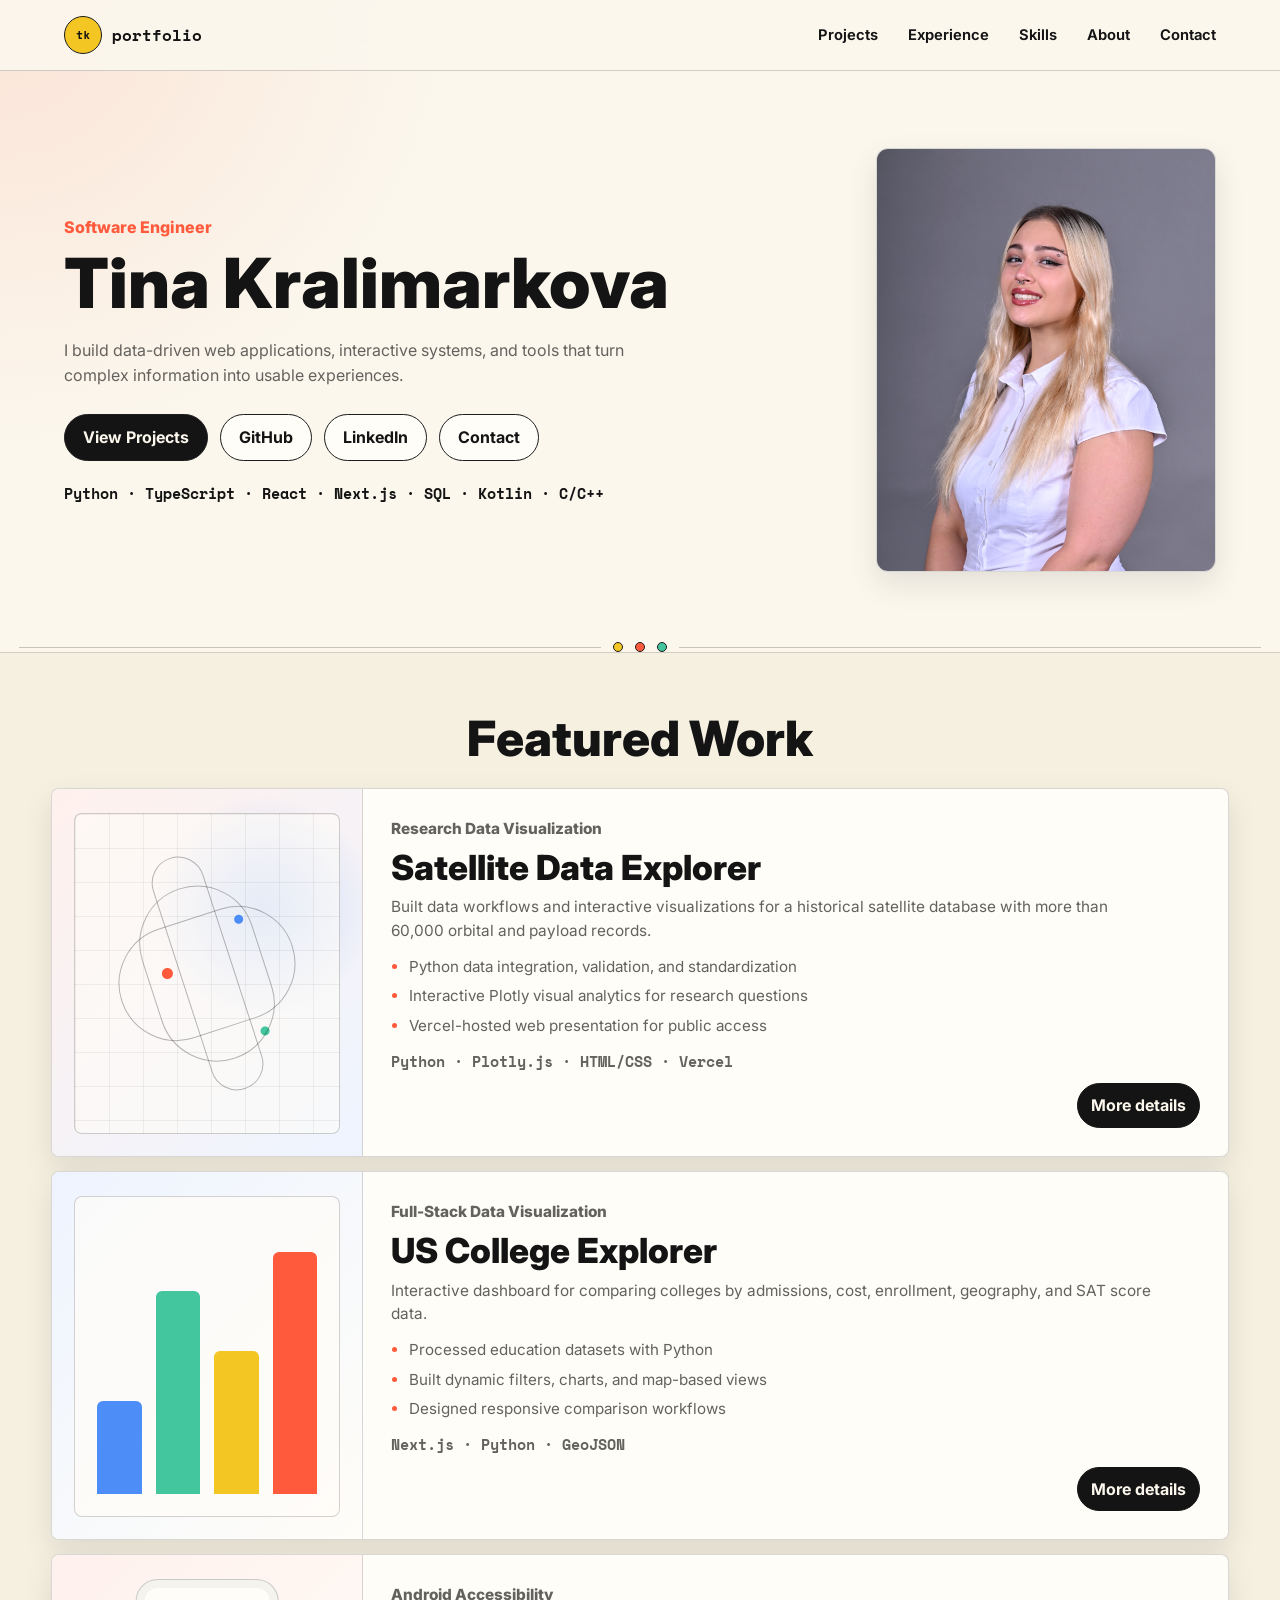
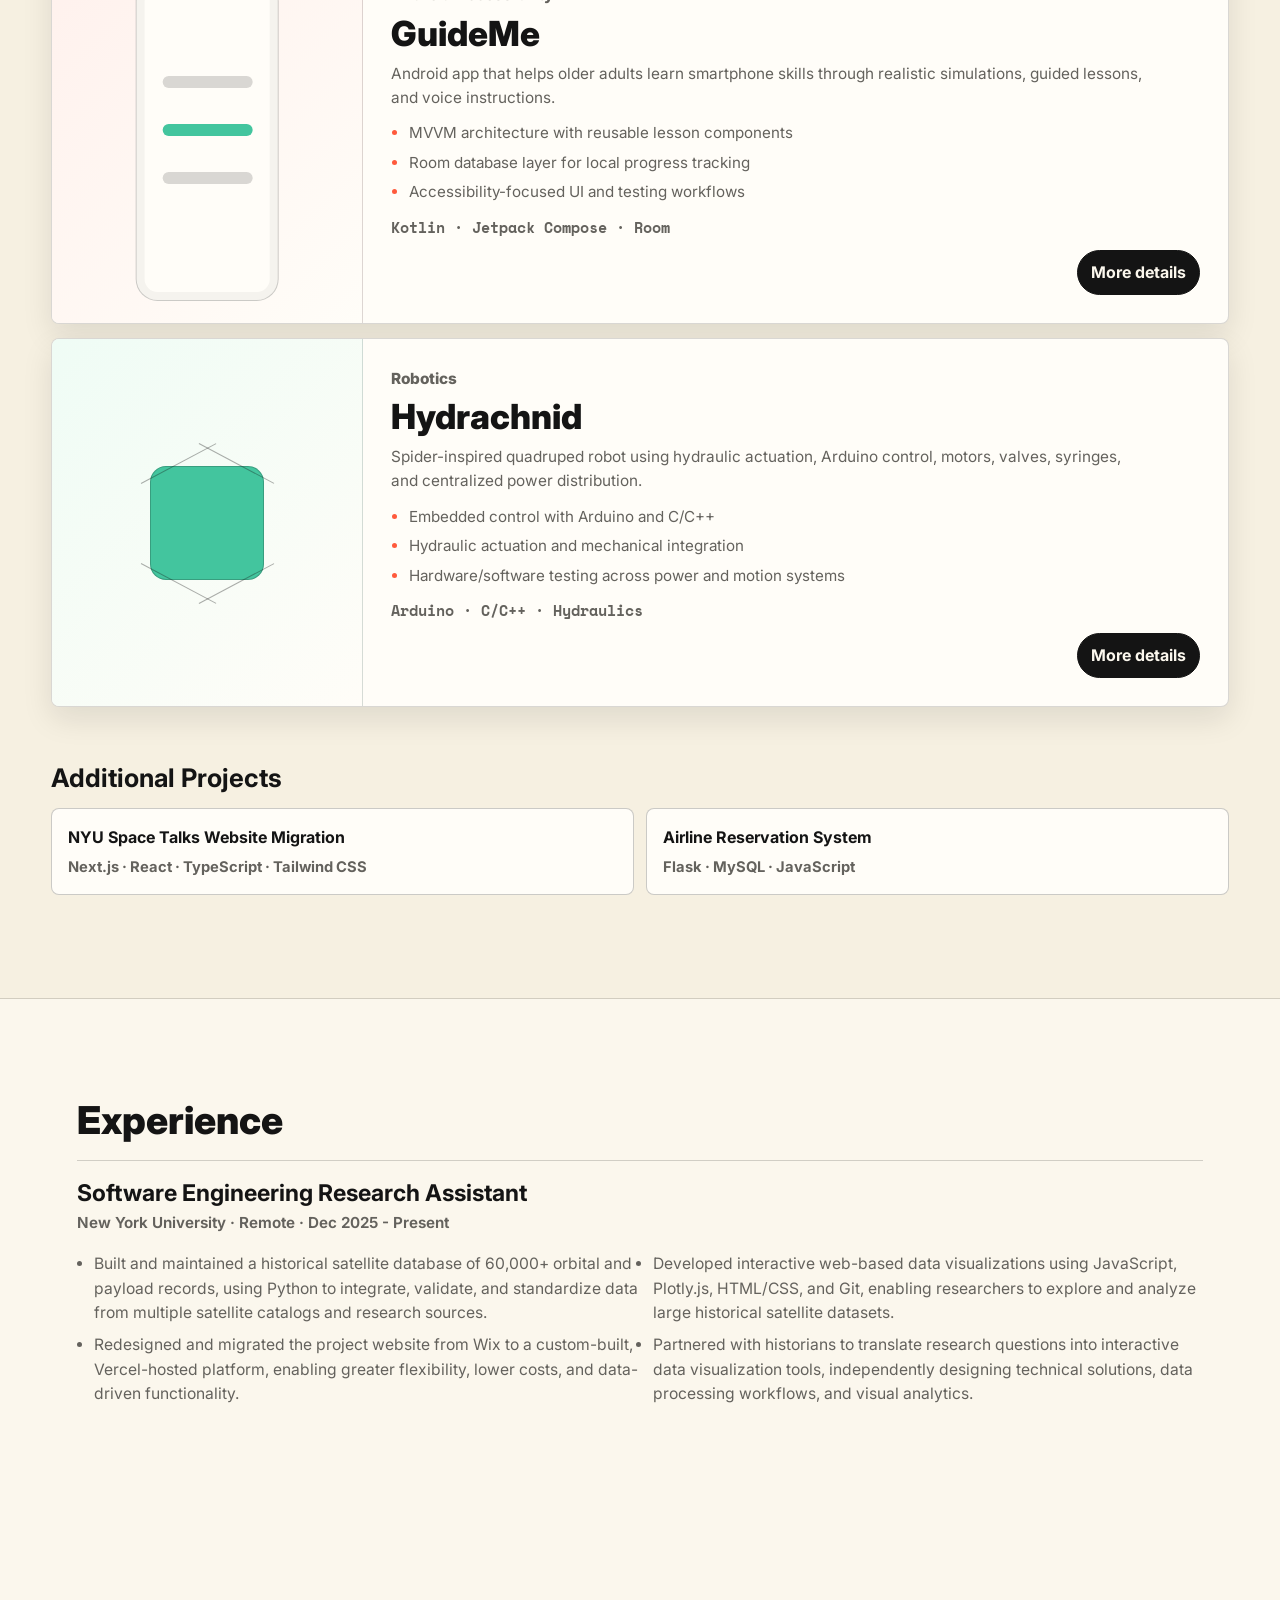
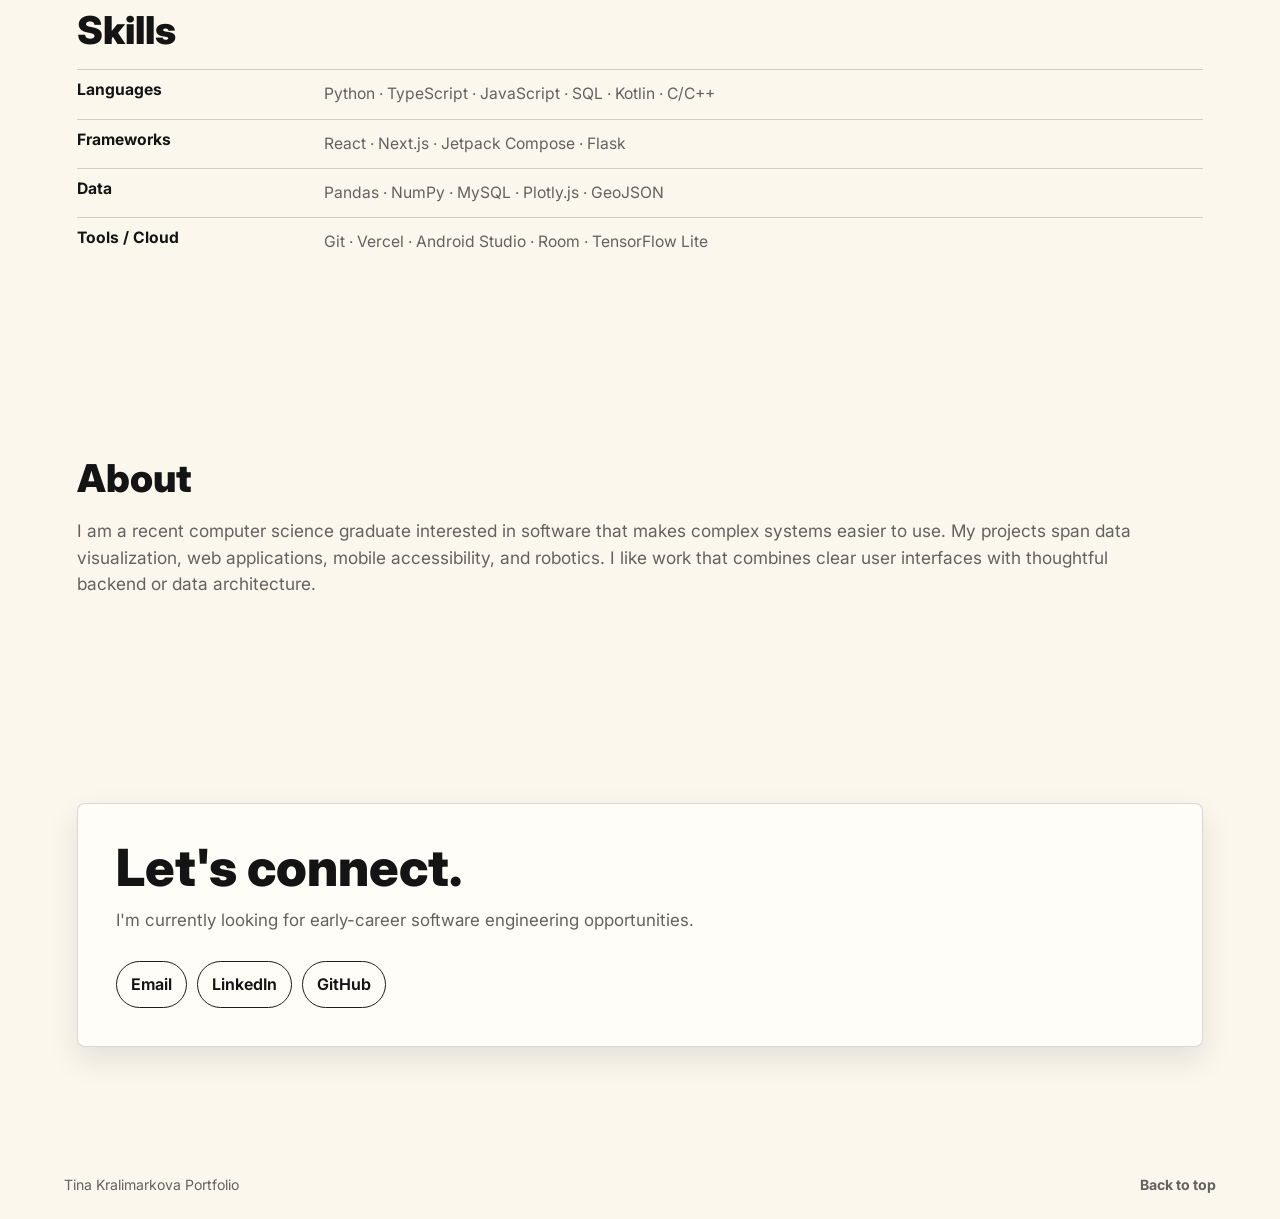
==== commit 170f162d: "Widen lower sections and update experience" ====
--- a/index.html
+++ b/index.html
@@ -210,13 +210,14 @@
         </div>
         <article class="experience-item">
           <div>
-            <h3>Technical Research Assistant</h3>
-            <p>NYU Shanghai · 2025 - Present</p>
+            <h3>Software Engineering Research Assistant</h3>
+            <p>New York University · Remote · Dec 2025 - Present</p>
           </div>
           <ul>
-            <li>Integrated and validated satellite data from multiple catalogs and research sources.</li>
-            <li>Built interactive visualizations to help researchers explore historical satellite activity.</li>
-            <li>Supported migration from Wix to a custom Vercel-hosted platform.</li>
+            <li>Built and maintained a historical satellite database of 60,000+ orbital and payload records, using Python to integrate, validate, and standardize data from multiple satellite catalogs and research sources.</li>
+            <li>Developed interactive web-based data visualizations using JavaScript, Plotly.js, HTML/CSS, and Git, enabling researchers to explore and analyze large historical satellite datasets.</li>
+            <li>Redesigned and migrated the project website from Wix to a custom-built, Vercel-hosted platform, enabling greater flexibility, lower costs, and data-driven functionality.</li>
+            <li>Partnered with historians to translate research questions into interactive data visualization tools, independently designing technical solutions, data processing workflows, and visual analytics.</li>
           </ul>
         </article>
       </section>
--- a/styles.css
+++ b/styles.css
@@ -762,19 +762,20 @@
 }
 
 .experience-section .section-topline,
+.about-section .section-topline,
 .skills-section .section-topline {
   display: block;
 }
 
 .experience-section h2,
+.about-section h2,
 .skills-section h2 {
   font-size: clamp(1.75rem, 3vw, 2.55rem);
 }
 
 .experience-item {
   display: grid;
-  grid-template-columns: minmax(220px, 0.38fr) minmax(0, 1fr);
-  gap: clamp(20px, 4vw, 52px);
+  gap: 18px;
   padding-top: 20px;
   border-top: 1px solid rgba(20, 20, 20, 0.18);
 }
@@ -792,6 +793,7 @@
 
 .experience-item ul {
   display: grid;
+  grid-template-columns: repeat(2, minmax(0, 1fr));
   gap: 8px;
   padding-left: 1.1rem;
   margin: 0;
@@ -799,11 +801,15 @@
   font-size: 0.98rem;
 }
 
+.about-section .section-topline p {
+  max-width: 1080px;
+  margin-top: 20px;
+}
+
 .skill-groups {
   display: grid;
   grid-template-columns: 1fr;
   gap: 12px;
-  max-width: 760px;
   margin-top: 20px;
 }
 
@@ -1423,6 +1429,10 @@
     word-break: break-word;
   }
 
+  .experience-item ul {
+    grid-template-columns: 1fr;
+  }
+
   .project-visual {
     min-height: 200px;
   }
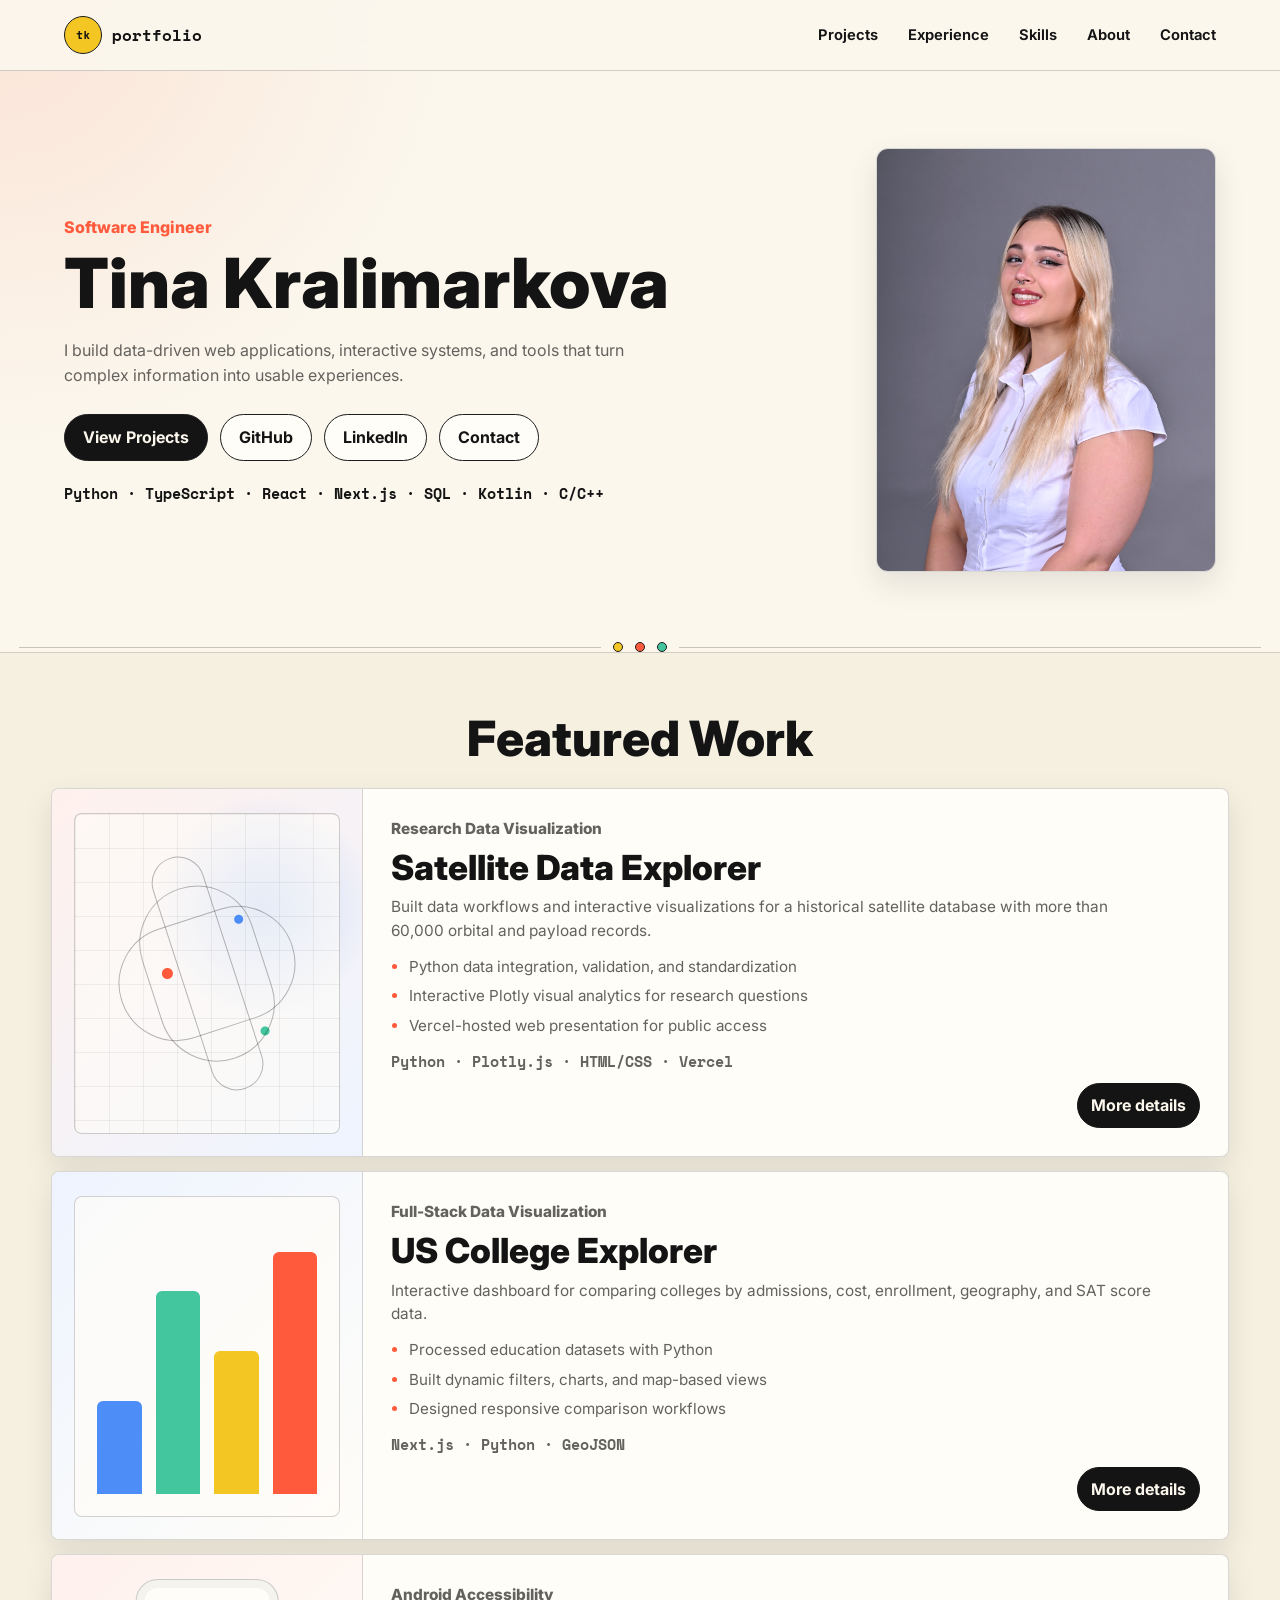
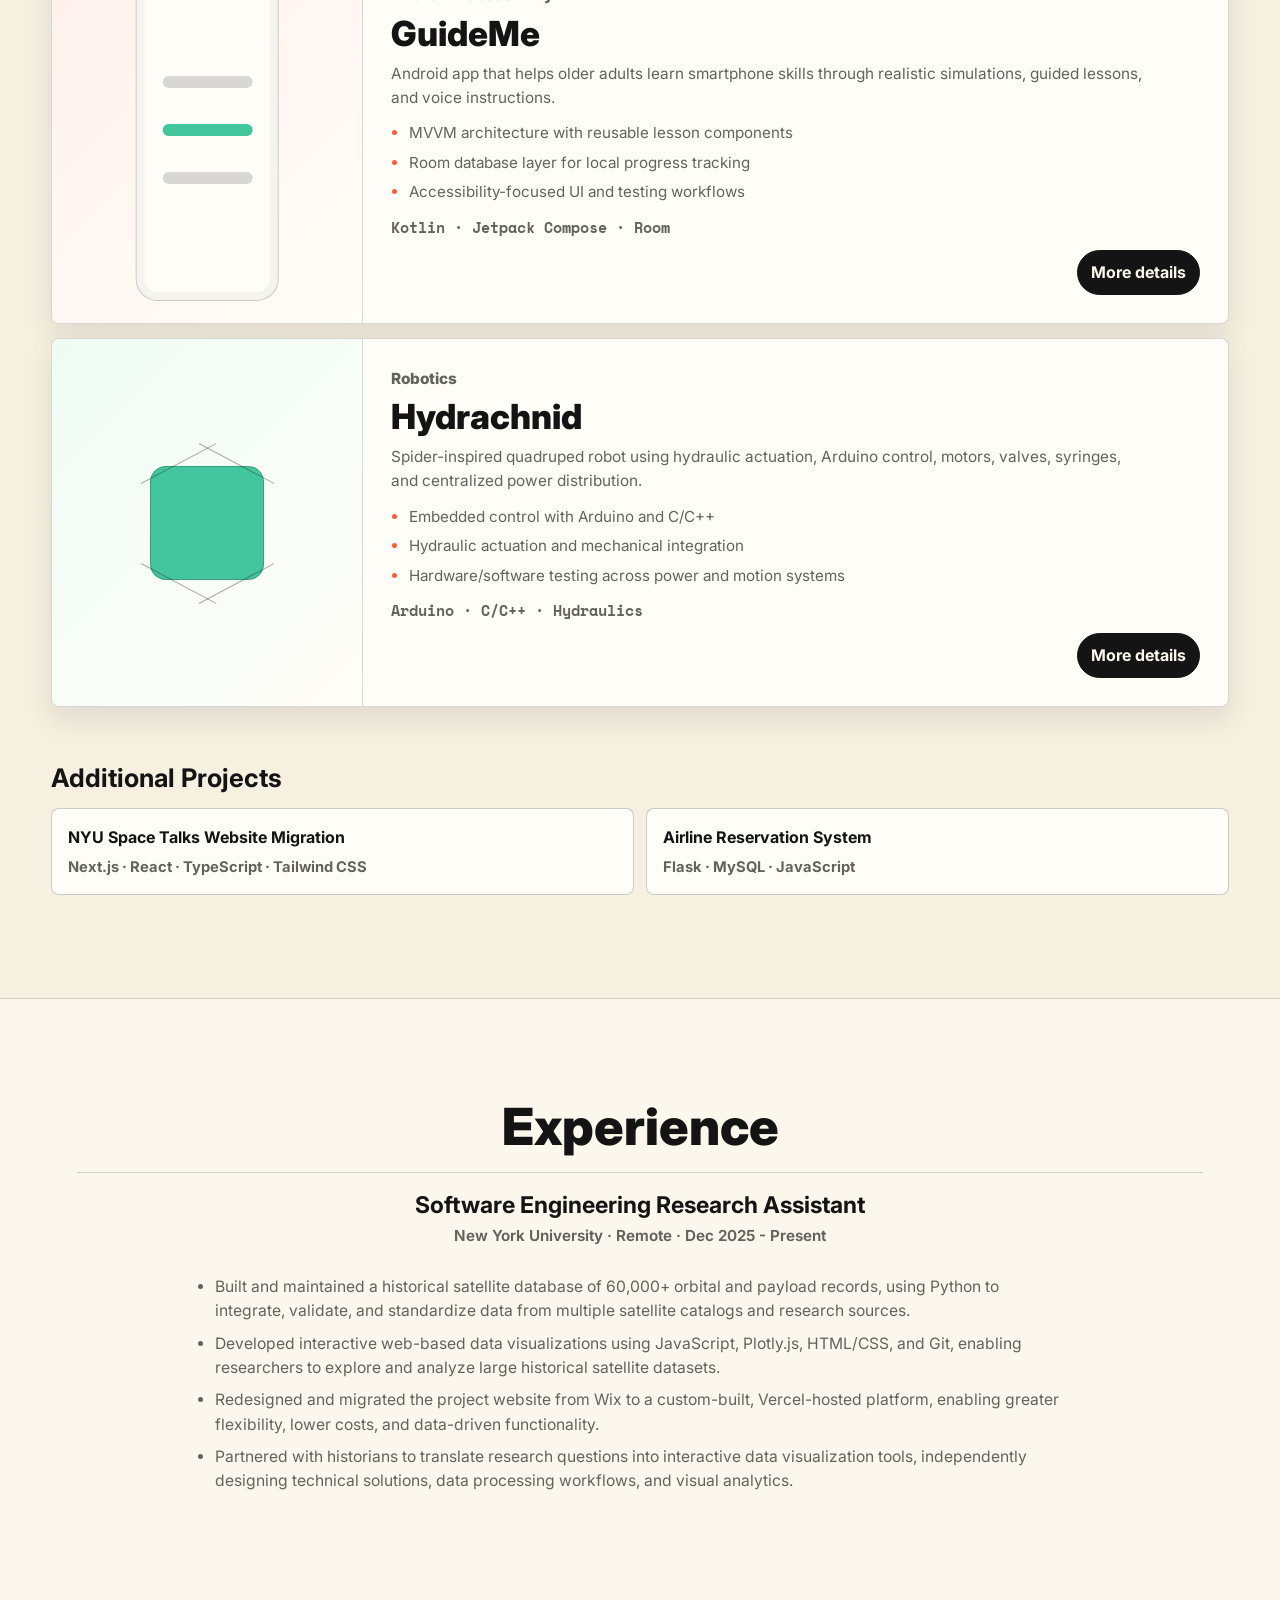
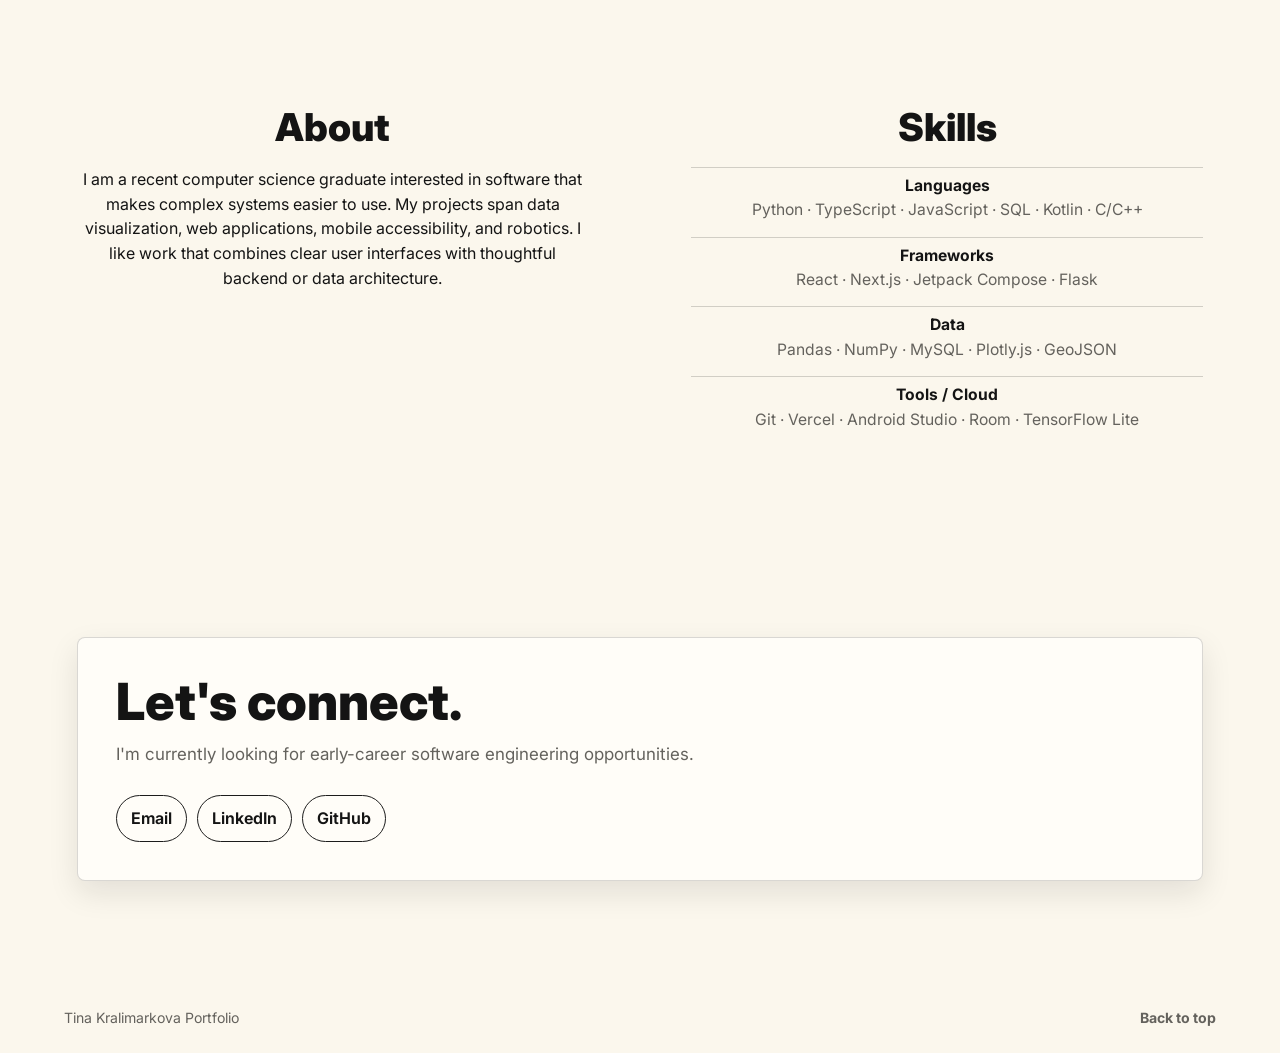
==== commit 92a02003: "Merge about and skills section" ====
--- a/index.html
+++ b/index.html
@@ -222,32 +222,8 @@
         </article>
       </section>
 
-      <section id="skills" class="section skills-section compact-section" aria-labelledby="skills-title">
-        <div class="section-topline">
-          <h2 id="skills-title">Skills</h2>
-        </div>
-        <div class="skill-groups" aria-label="Technical skills">
-          <div>
-            <h3>Languages</h3>
-            <p>Python · TypeScript · JavaScript · SQL · Kotlin · C/C++</p>
-          </div>
-          <div>
-            <h3>Frameworks</h3>
-            <p>React · Next.js · Jetpack Compose · Flask</p>
-          </div>
-          <div>
-            <h3>Data</h3>
-            <p>Pandas · NumPy · MySQL · Plotly.js · GeoJSON</p>
-          </div>
-          <div>
-            <h3>Tools / Cloud</h3>
-            <p>Git · Vercel · Android Studio · Room · TensorFlow Lite</p>
-          </div>
-        </div>
-      </section>
-
-      <section id="about" class="section about-section compact-section" aria-labelledby="about-title">
-        <div class="section-topline">
+      <section class="section about-skills-section compact-section" aria-label="About and skills">
+        <div id="about" class="about-section" aria-labelledby="about-title">
           <h2 id="about-title">About</h2>
           <p>
             I am a recent computer science graduate interested in software that
@@ -256,6 +232,28 @@
             I like work that combines clear user interfaces with thoughtful
             backend or data architecture.
           </p>
+        </div>
+
+        <div id="skills" class="skills-section" aria-labelledby="skills-title">
+          <h2 id="skills-title">Skills</h2>
+          <div class="skill-groups" aria-label="Technical skills">
+            <div>
+              <h3>Languages</h3>
+              <p>Python · TypeScript · JavaScript · SQL · Kotlin · C/C++</p>
+            </div>
+            <div>
+              <h3>Frameworks</h3>
+              <p>React · Next.js · Jetpack Compose · Flask</p>
+            </div>
+            <div>
+              <h3>Data</h3>
+              <p>Pandas · NumPy · MySQL · Plotly.js · GeoJSON</p>
+            </div>
+            <div>
+              <h3>Tools / Cloud</h3>
+              <p>Git · Vercel · Android Studio · Room · TensorFlow Lite</p>
+            </div>
+          </div>
         </div>
       </section>
 
--- a/styles.css
+++ b/styles.css
@@ -761,16 +761,29 @@
   gap: 20px;
 }
 
-.experience-section .section-topline,
-.about-section .section-topline,
-.skills-section .section-topline {
+.experience-section .section-topline {
   display: block;
 }
 
-.experience-section h2,
-.about-section h2,
-.skills-section h2 {
+.experience-section h2 {
+  text-align: center;
+}
+
+.about-skills-section h2 {
   font-size: clamp(1.75rem, 3vw, 2.55rem);
+  text-align: center;
+}
+
+.about-skills-section {
+  display: grid;
+  grid-template-columns: minmax(0, 1fr) minmax(0, 1fr);
+  gap: clamp(44px, 8vw, 120px);
+  align-items: start;
+}
+
+.about-section,
+.skills-section {
+  min-width: 0;
 }
 
 .experience-item {
@@ -782,6 +795,7 @@
 
 .experience-item h3 {
   font-size: clamp(1.1rem, 1.8vw, 1.45rem);
+  text-align: center;
 }
 
 .experience-item p {
@@ -789,47 +803,54 @@
   color: var(--muted);
   font-size: 0.95rem;
   font-weight: 650;
+  text-align: center;
 }
 
 .experience-item ul {
   display: grid;
-  grid-template-columns: repeat(2, minmax(0, 1fr));
   gap: 8px;
-  padding-left: 1.1rem;
-  margin: 0;
+  /* padding-left: 1.1rem; */
+  padding-inline: 8rem;
+  margin: 10px;
   color: var(--muted);
   font-size: 0.98rem;
 }
 
-.about-section .section-topline p {
-  max-width: 1080px;
+.about-section p {
+  max-width: 560px;
   margin-top: 20px;
+  margin-right: auto;
+  margin-left: auto;
+  text-align: center;
 }
 
 .skill-groups {
   display: grid;
   grid-template-columns: 1fr;
-  gap: 12px;
+  gap: 14px;
+  width: min(100%, 560px);
   margin-top: 20px;
+  margin-right: auto;
+  margin-left: auto;
 }
 
 .skill-groups div {
-  display: grid;
-  grid-template-columns: minmax(130px, 0.26fr) minmax(0, 1fr);
-  gap: 18px;
   border-top: 1px solid rgba(20, 20, 20, 0.18);
-  padding-top: 12px;
+  padding-top: 10px;
+  text-align: center;
 }
 
 .skill-groups h3 {
-  margin: 0;
+  margin: 0 0 4px;
   font-size: 0.98rem;
+  text-align: center;
 }
 
 .skill-groups p {
   margin: 0;
   color: var(--muted);
   font-size: 0.98rem;
+  text-align: center;
 }
 
 .tabs {
@@ -1396,6 +1417,7 @@
   .project-panel.all-projects,
   .project-preview,
   .additional-project-grid,
+  .about-skills-section,
   .skill-groups,
   .skill-groups div {
     grid-template-columns: 1fr;
@@ -1431,6 +1453,7 @@
 
   .experience-item ul {
     grid-template-columns: 1fr;
+    padding-inline: 1.1rem;
   }
 
   .project-visual {
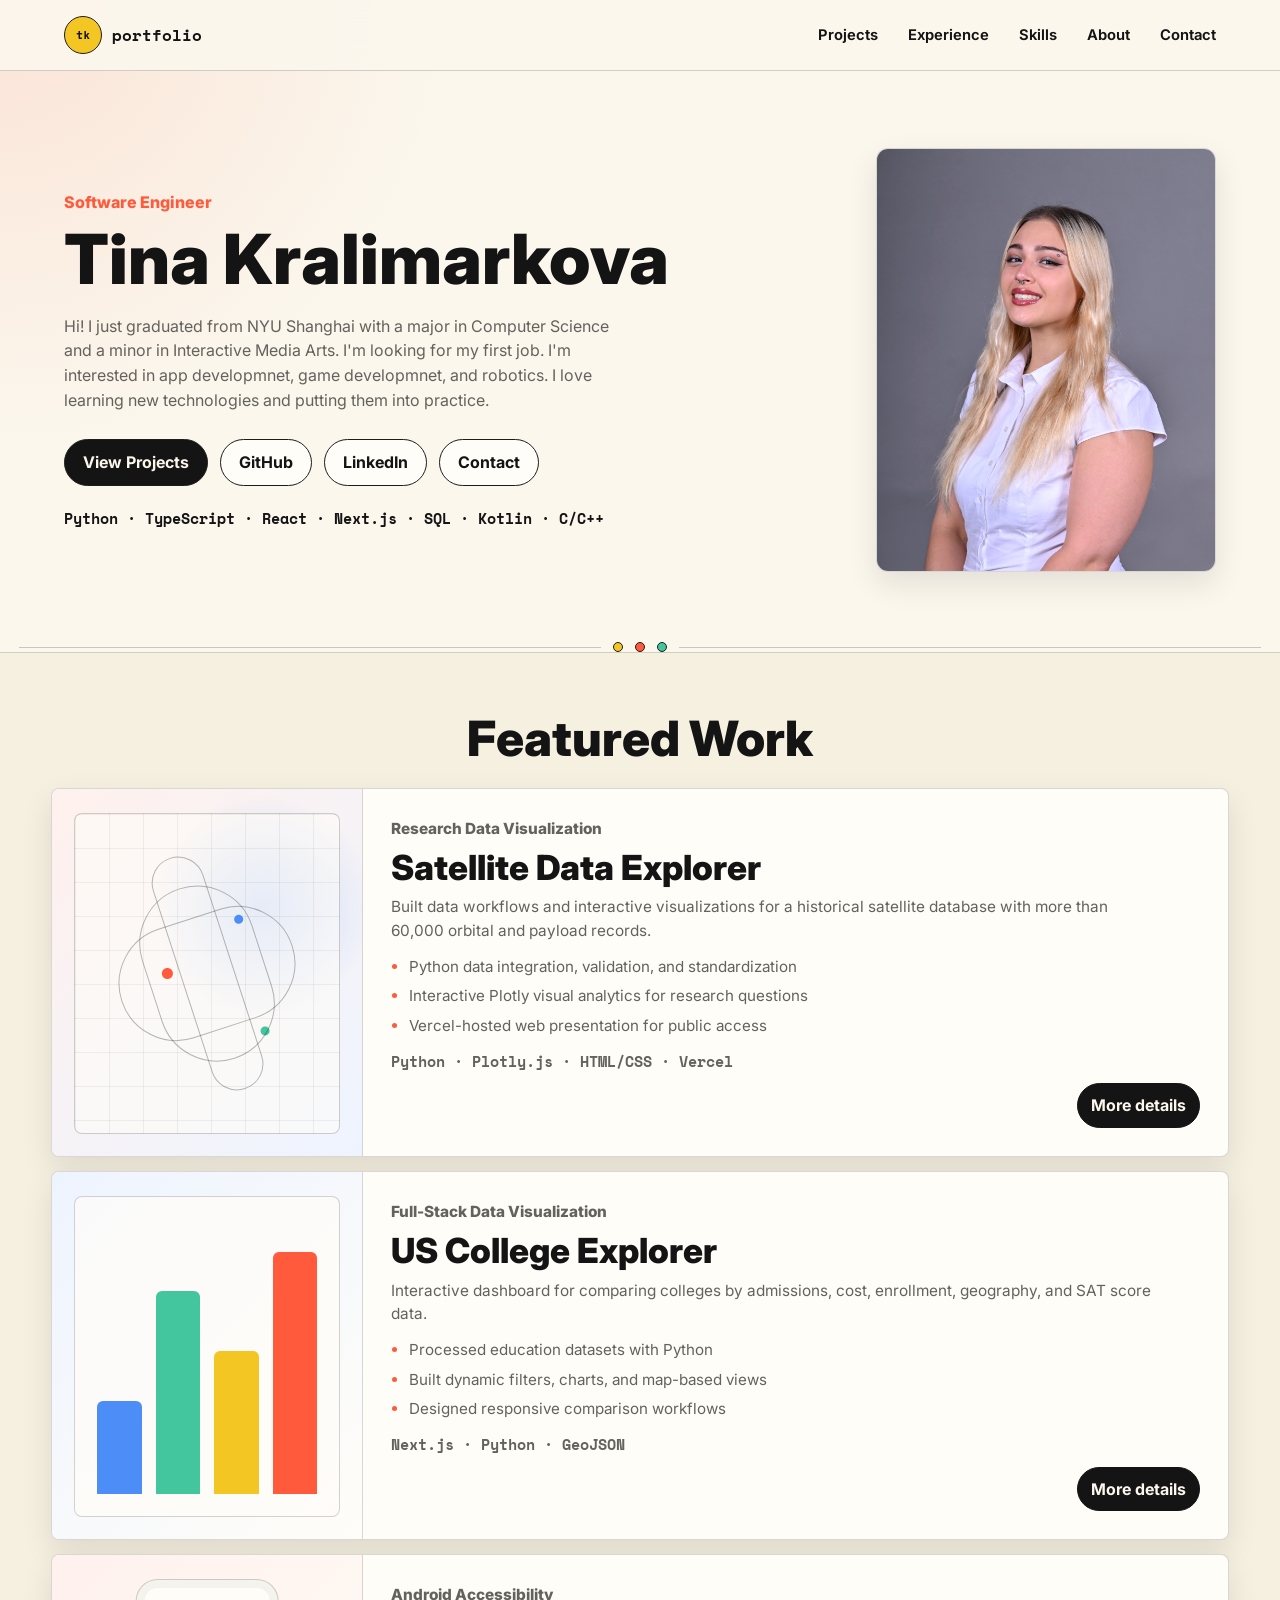
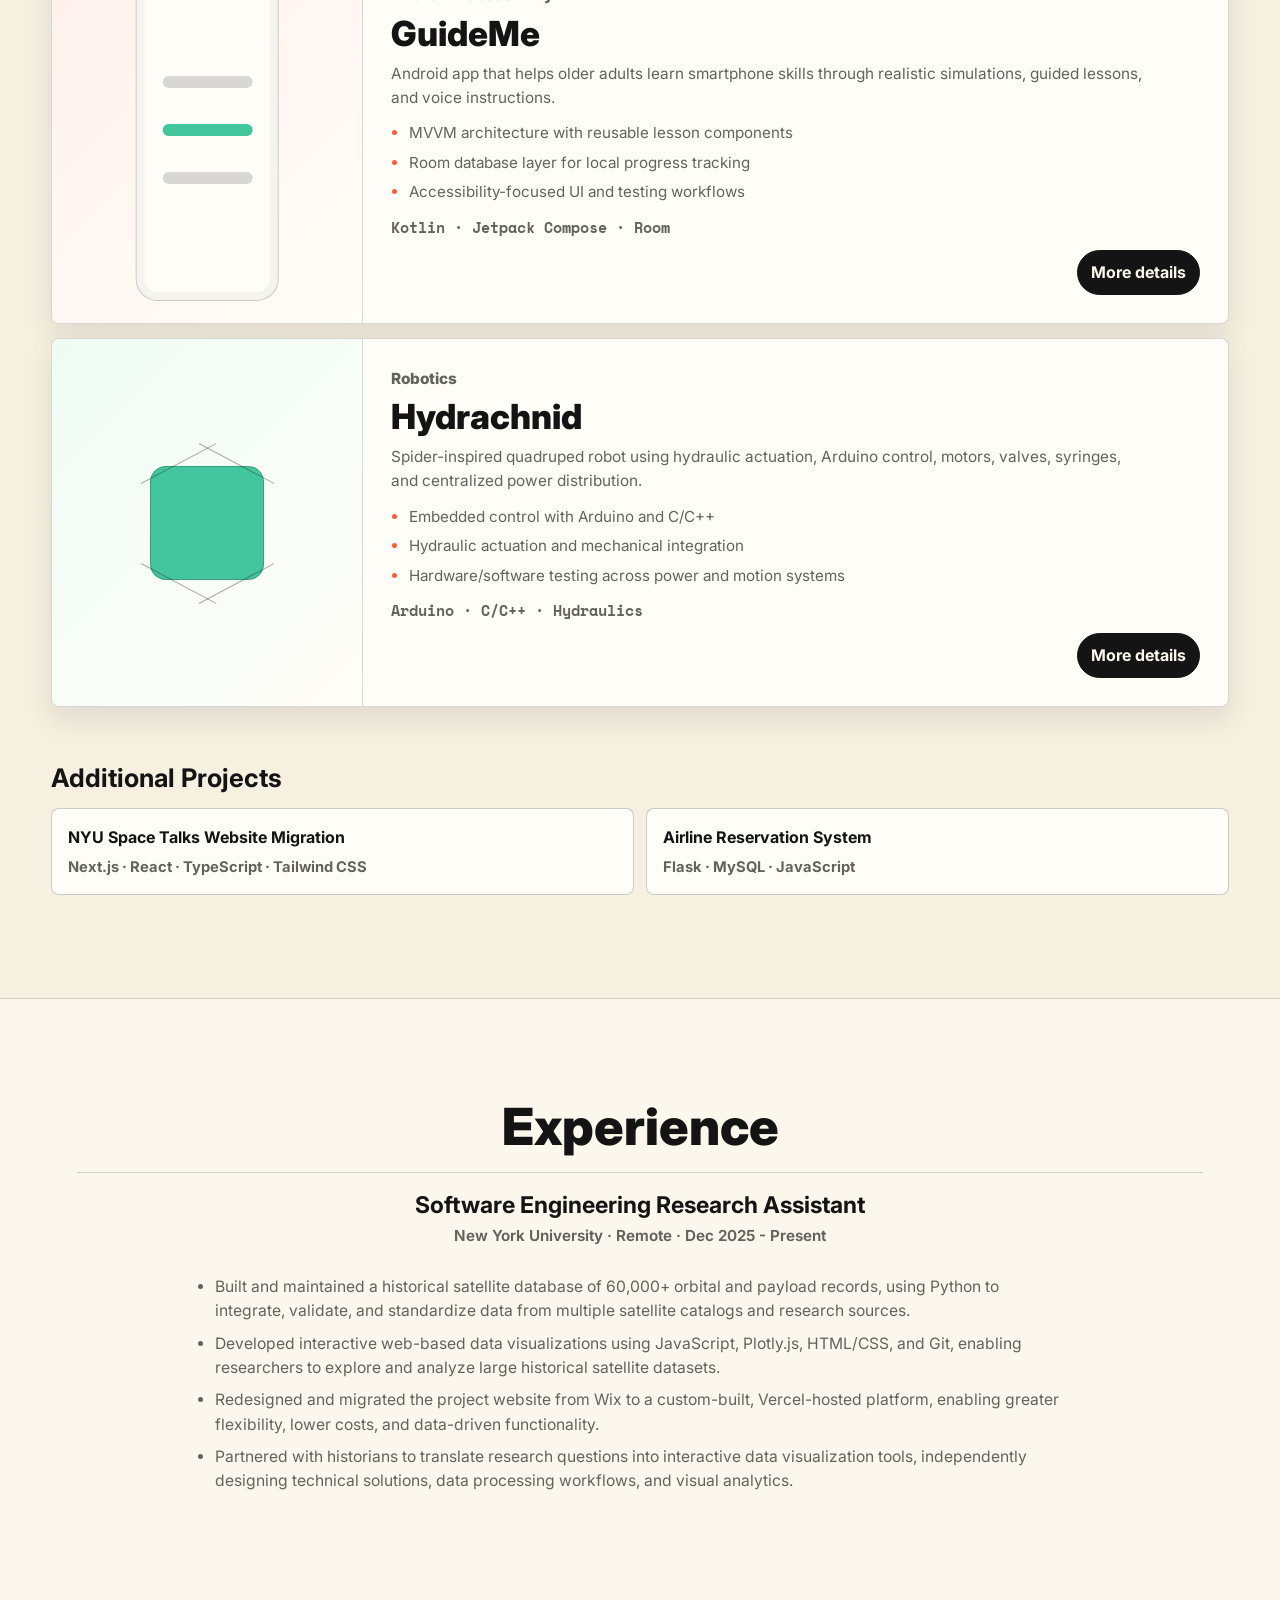
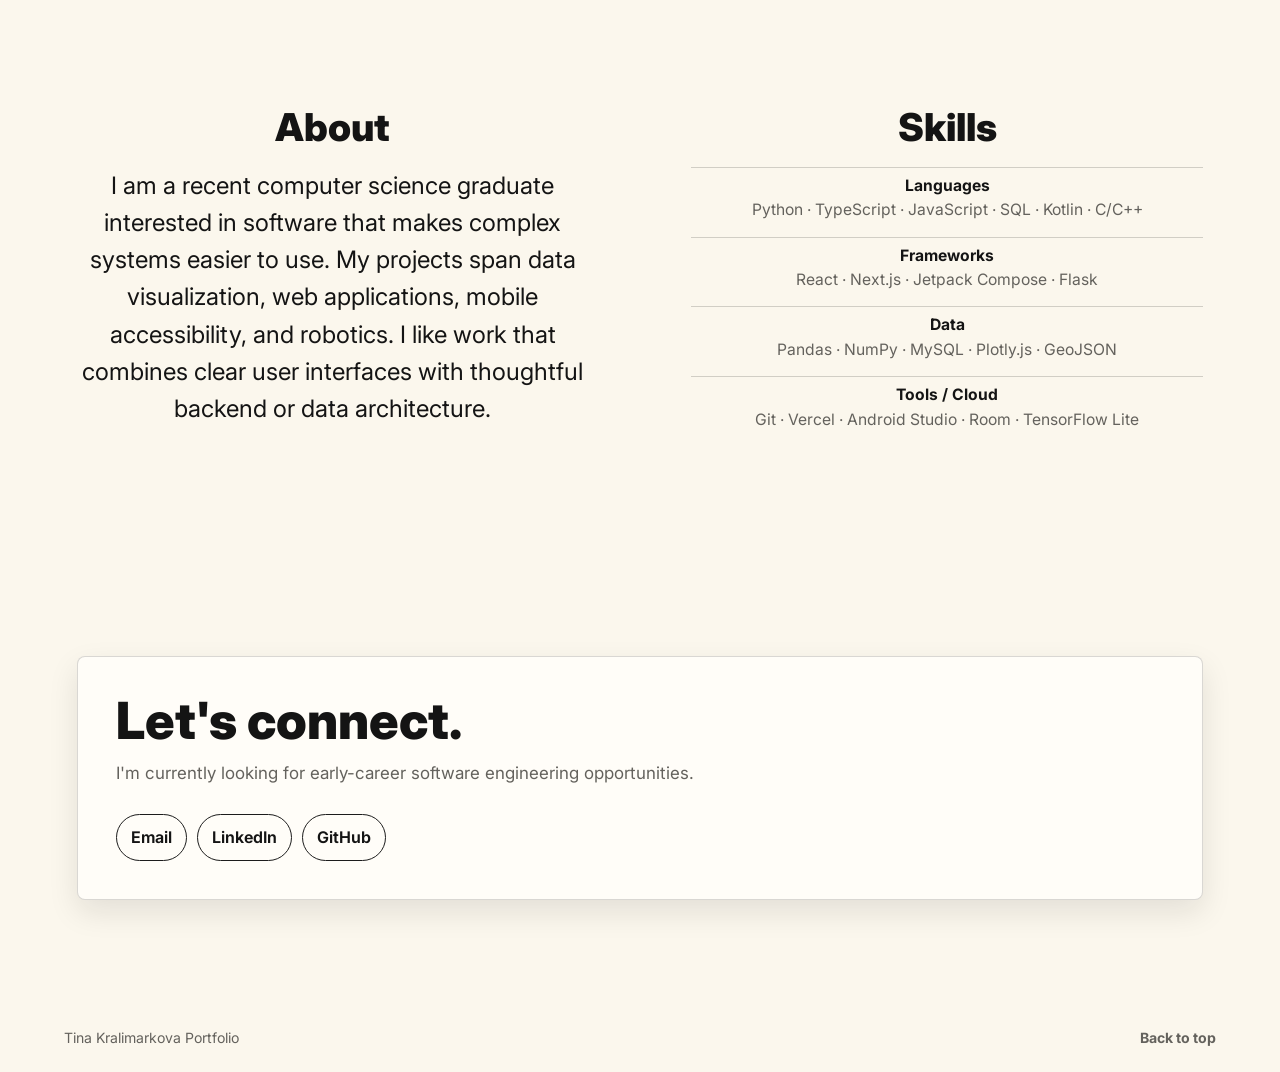
==== commit 7266d3ad: "Updated About section" ====
--- a/index.html
+++ b/index.html
@@ -42,8 +42,7 @@
               <span>Tina</span><span>Kralimarkova</span>
             </h1>
             <p class="hero-intro">
-              I build data-driven web applications, interactive systems, and
-              tools that turn complex information into usable experiences.
+              Hi! I just graduated from NYU Shanghai with a major in Computer Science and a minor in Interactive Media Arts. I'm looking for my first job. I'm interested in app developmnet, game developmnet, and robotics. I love learning new technologies and putting them into practice.
             </p>
             <div class="hero-actions" aria-label="Portfolio actions">
               <a class="button primary" href="#projects">View Projects</a>
--- a/styles.css
+++ b/styles.css
@@ -786,6 +786,12 @@
   min-width: 0;
 }
 
+.about-section p {
+  font-size: x-large;
+  text-align: right;
+
+}
+
 .experience-item {
   display: grid;
   gap: 18px;
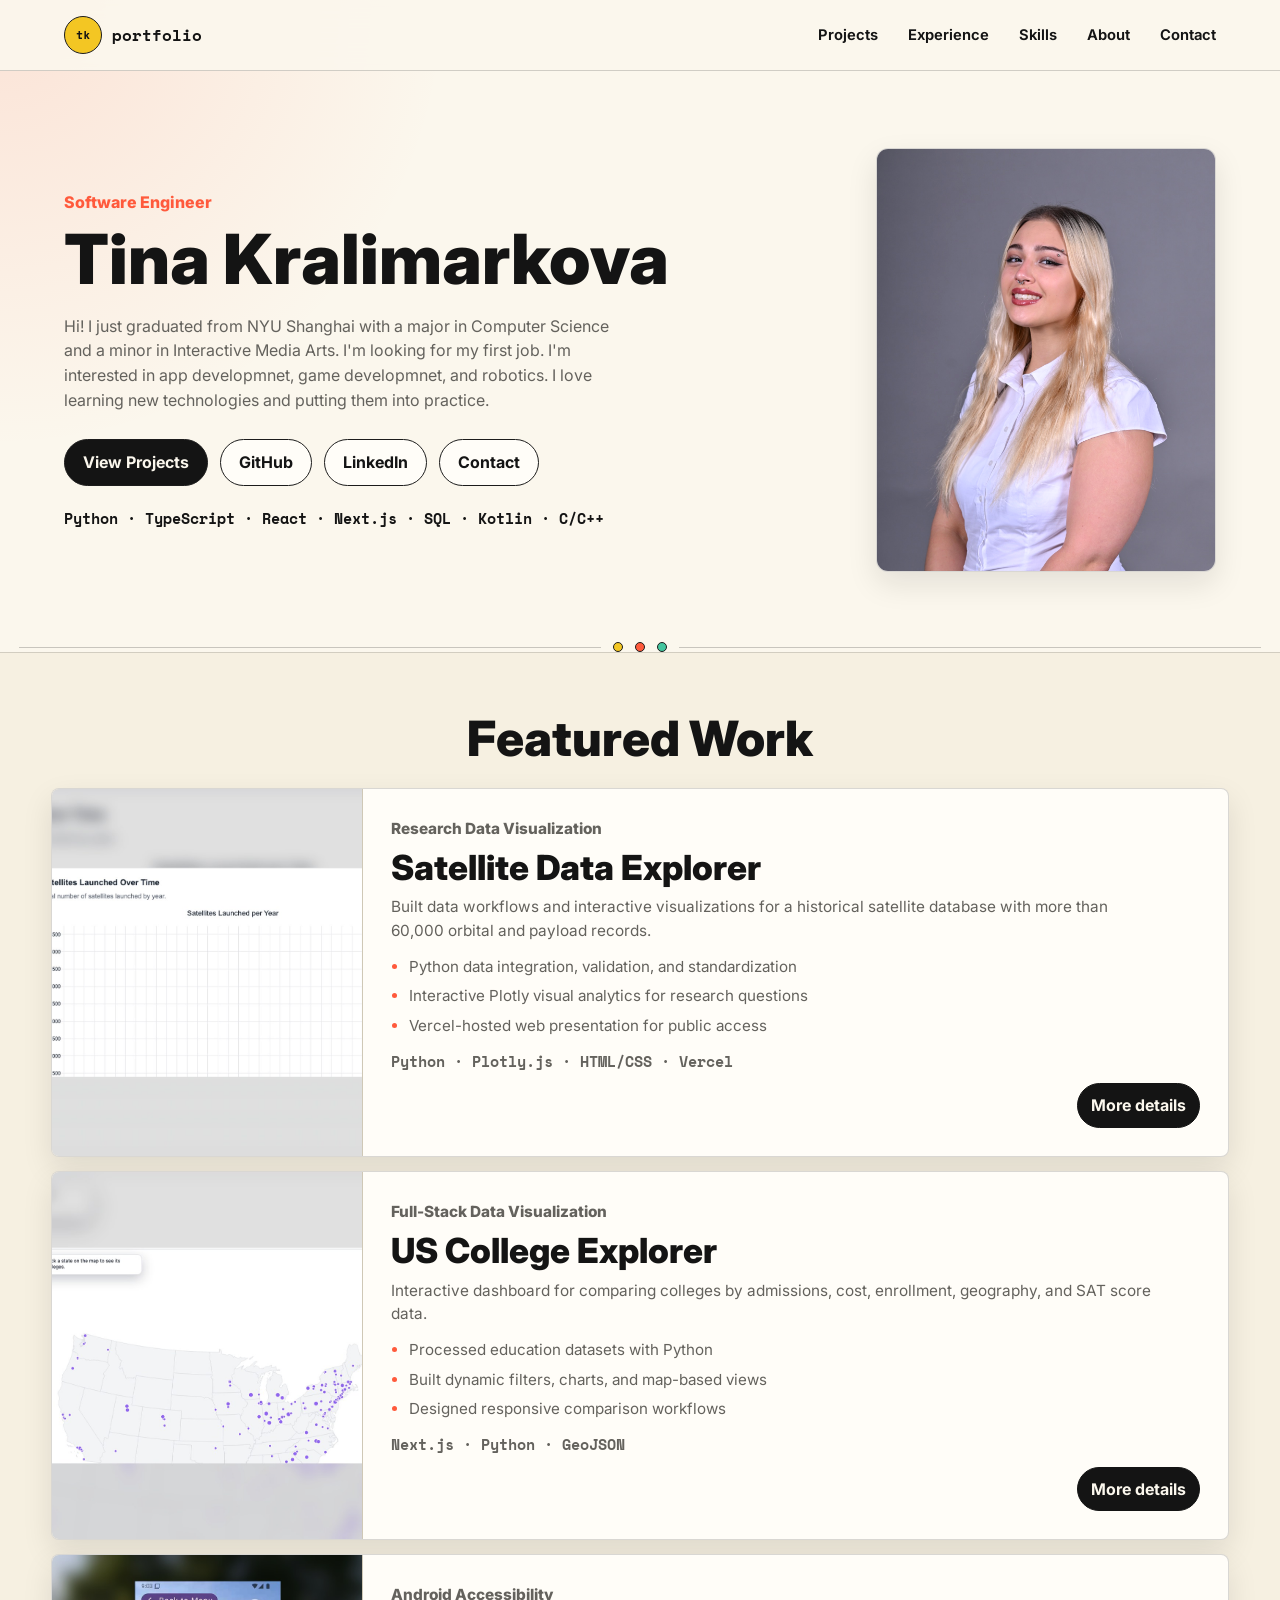
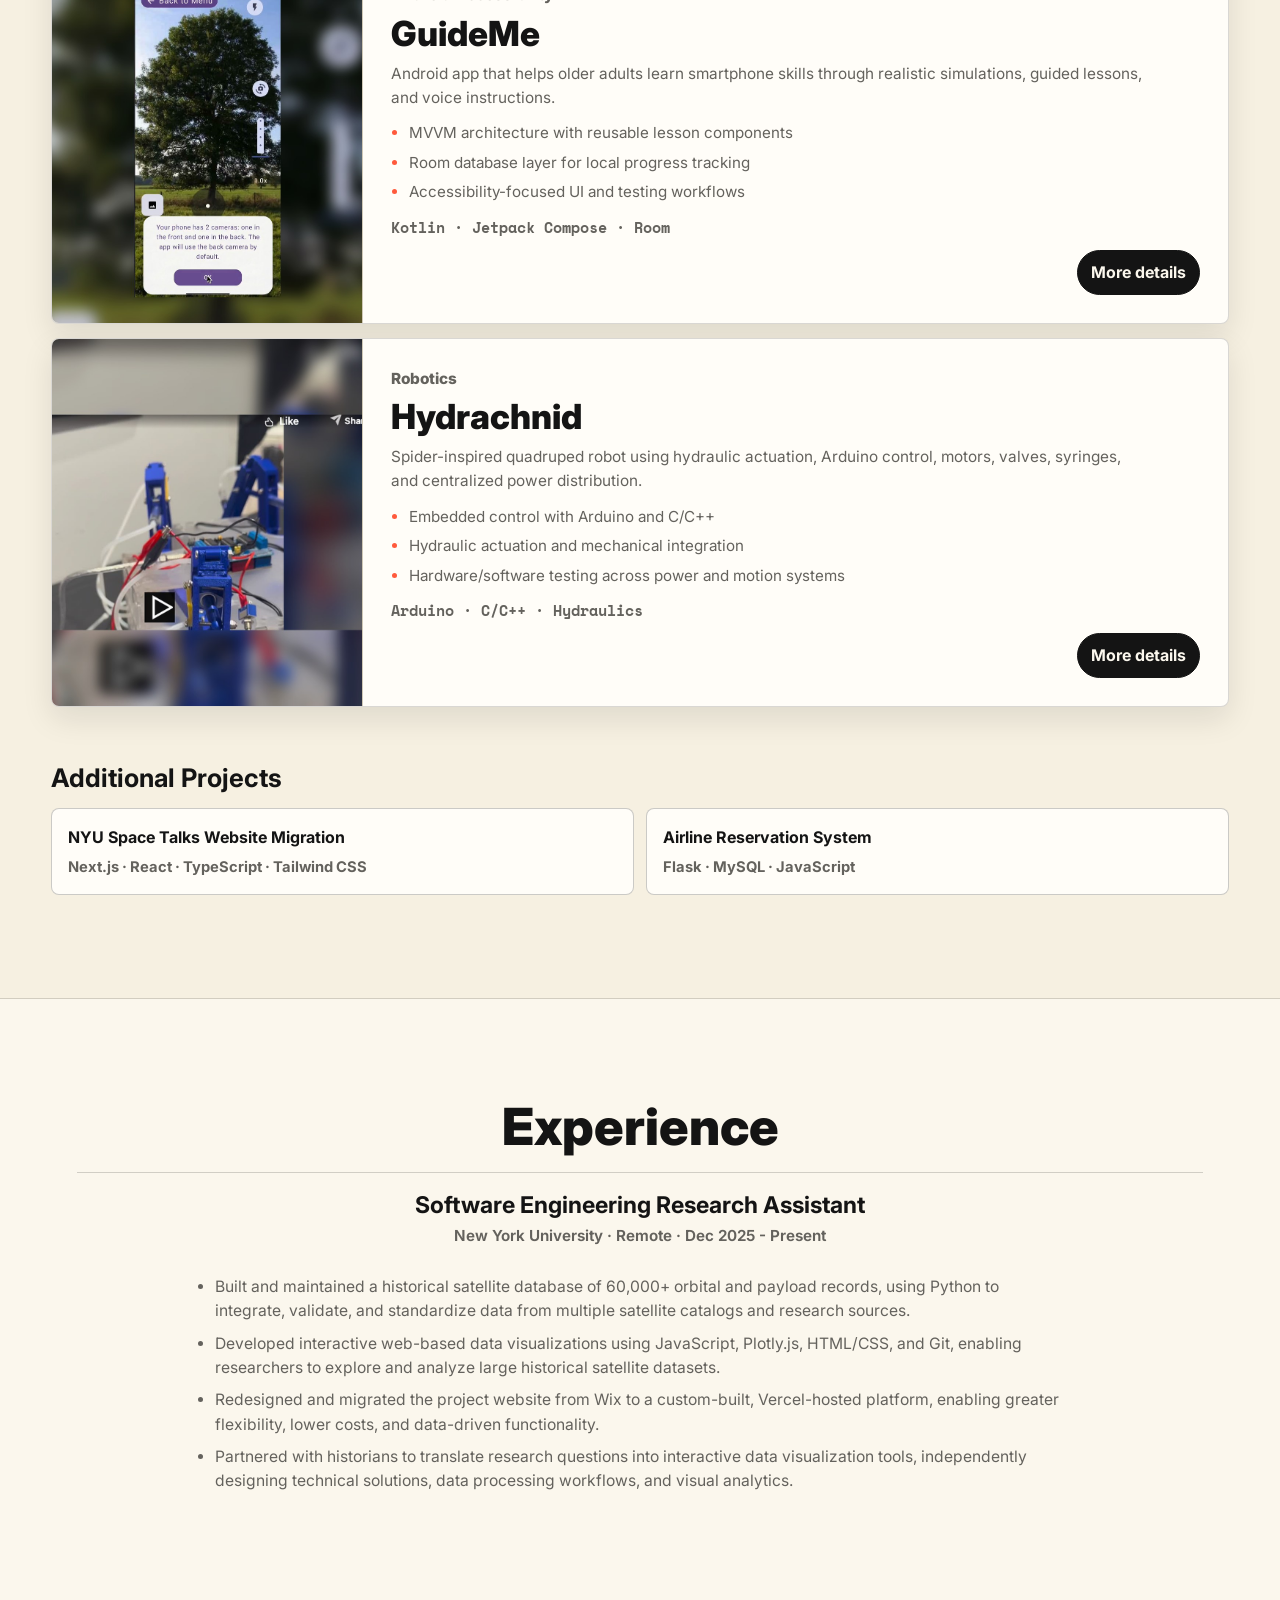
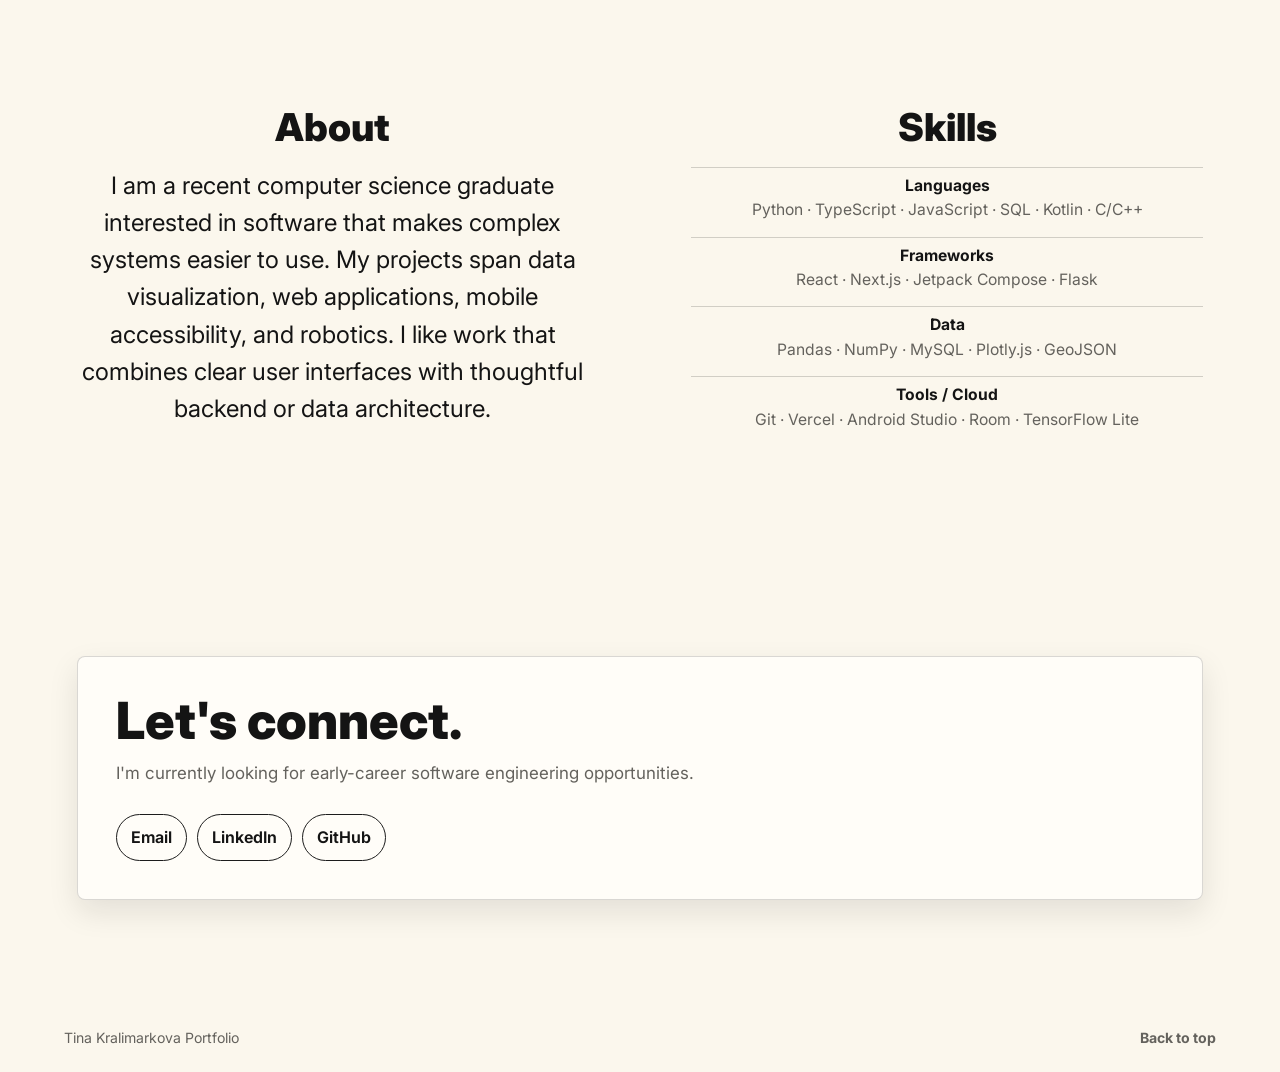
==== commit ce9b8e21: "Use demo screenshots for project thumbnails" ====
--- a/index.html
+++ b/index.html
@@ -75,12 +75,11 @@
 
         <div class="featured-projects">
           <article class="featured-project">
-            <div class="project-visual satellite-visual" aria-hidden="true">
-              <div class="orbit-map">
-                <span></span>
-                <span></span>
-                <span></span>
-              </div>
+            <div class="project-visual thumbnail-visual">
+              <img
+                src="assets/thumbnails/satellite-demo.jpg"
+                alt="Satellite visualization demo showing satellites launched over time."
+              >
             </div>
             <div class="featured-copy">
               <p class="project-kicker">Research Data Visualization</p>
@@ -103,13 +102,11 @@
           </article>
 
           <article class="featured-project">
-            <div class="project-visual college-visual" aria-hidden="true">
-              <div class="chart-preview">
-                <span></span>
-                <span></span>
-                <span></span>
-                <span></span>
-              </div>
+            <div class="project-visual thumbnail-visual">
+              <img
+                src="assets/thumbnails/college-explorer-demo.jpg"
+                alt="US College Explorer demo showing a map of colleges across the United States."
+              >
             </div>
             <div class="featured-copy">
               <p class="project-kicker">Full-Stack Data Visualization</p>
@@ -131,12 +128,11 @@
           </article>
 
           <article class="featured-project">
-            <div class="project-visual mobile-visual" aria-hidden="true">
-              <div class="phone-preview">
-                <span></span>
-                <span></span>
-                <span></span>
-              </div>
+            <div class="project-visual thumbnail-visual">
+              <img
+                src="assets/thumbnails/guideme-demo.jpg"
+                alt="GuideMe demo showing a guided camera simulation lesson."
+              >
             </div>
             <div class="featured-copy">
               <p class="project-kicker">Android Accessibility</p>
@@ -159,13 +155,11 @@
           </article>
 
           <article class="featured-project">
-            <div class="project-visual robotics-visual" aria-hidden="true">
-              <div class="robot-preview">
-                <span></span>
-                <span></span>
-                <span></span>
-                <span></span>
-              </div>
+            <div class="project-visual thumbnail-visual">
+              <img
+                src="assets/thumbnails/hydrachnid-demo.jpg"
+                alt="Hydrachnid robotics demo showing the hydraulic prototype."
+              >
             </div>
             <div class="featured-copy">
               <p class="project-kicker">Robotics</p>
--- a/styles.css
+++ b/styles.css
@@ -462,170 +462,18 @@
 .project-visual {
   position: relative;
   min-height: 220px;
+  overflow: hidden;
   border-right: 1px solid rgba(20, 20, 20, 0.14);
   background: var(--paper-deep);
 }
 
-.orbit-map,
-.chart-preview,
-.phone-preview,
-.robot-preview {
+.thumbnail-visual img {
   position: absolute;
-  inset: 24px 22px 22px;
-}
-
-.satellite-visual {
-  background:
-    radial-gradient(circle at 68% 32%, rgba(77, 141, 247, 0.28), transparent 34%),
-    linear-gradient(135deg, #fff1ed, #eef4ff);
-}
-
-.orbit-map {
-  border: 1px solid rgba(20, 20, 20, 0.2);
-  border-radius: 8px;
-  background:
-    radial-gradient(circle at 35% 50%, var(--hot) 0 5px, transparent 6px),
-    radial-gradient(circle at 62% 33%, var(--sky) 0 4px, transparent 5px),
-    radial-gradient(circle at 72% 68%, var(--mint) 0 4px, transparent 5px),
-    linear-gradient(90deg, rgba(20, 20, 20, 0.06) 1px, transparent 1px),
-    linear-gradient(180deg, rgba(20, 20, 20, 0.06) 1px, transparent 1px),
-    rgba(255, 253, 248, 0.55);
-  background-size: auto, auto, auto, 34px 34px, 34px 34px, auto;
-}
-
-.orbit-map span {
-  position: absolute;
-  border: 1px solid rgba(20, 20, 20, 0.3);
-  border-radius: 999px;
-  transform: rotate(-18deg);
-}
-
-.orbit-map span:nth-child(1) {
-  inset: 32% 16%;
-}
-
-.orbit-map span:nth-child(2) {
-  inset: 22% 28%;
-}
-
-.orbit-map span:nth-child(3) {
-  inset: 12% 40%;
-}
-
-.college-visual {
-  background: linear-gradient(135deg, #eef4ff, #fffdf8);
-}
-
-.chart-preview {
-  display: flex;
-  align-items: end;
-  gap: 14px;
-  padding: 22px;
-  border: 1px solid rgba(20, 20, 20, 0.18);
-  border-radius: 8px;
-  background: rgba(255, 253, 248, 0.72);
-}
-
-.chart-preview span {
-  flex: 1;
-  border-radius: 6px 6px 0 0;
-  background: var(--sky);
-}
-
-.chart-preview span:nth-child(1) {
-  height: 34%;
-}
-
-.chart-preview span:nth-child(2) {
-  height: 74%;
-  background: var(--mint);
-}
-
-.chart-preview span:nth-child(3) {
-  height: 52%;
-  background: var(--sun);
-}
-
-.chart-preview span:nth-child(4) {
-  height: 88%;
-  background: var(--hot);
-}
-
-.mobile-visual {
-  background: linear-gradient(135deg, #fff1ed, #fffdf8);
-}
-
-.phone-preview {
-  left: 50%;
-  width: min(46%, 150px);
-  transform: translateX(-50%);
-  border: 1px solid rgba(20, 20, 20, 0.22);
-  border-radius: 22px;
-  background: var(--surface);
-  box-shadow: inset 0 0 0 8px rgba(20, 20, 20, 0.04);
-}
-
-.phone-preview span {
-  position: absolute;
-  left: 18%;
-  right: 18%;
-  height: 12px;
-  border-radius: 999px;
-  background: rgba(20, 20, 20, 0.16);
-}
-
-.phone-preview span:nth-child(1) {
-  top: 30%;
-}
-
-.phone-preview span:nth-child(2) {
-  top: 45%;
-  background: var(--mint);
-}
-
-.phone-preview span:nth-child(3) {
-  top: 60%;
-}
-
-.robotics-visual {
-  background: linear-gradient(135deg, #effcf5, #fffdf8);
-}
-
-.robot-preview {
-  display: grid;
-  place-items: center;
-}
-
-.robot-preview::before {
-  content: "";
-  width: min(42%, 150px);
-  aspect-ratio: 1;
-  border: 1px solid rgba(20, 20, 20, 0.22);
-  border-radius: 16px;
-  background: var(--mint);
-}
-
-.robot-preview span {
-  position: absolute;
-  width: 32%;
-  height: 1px;
-  background: rgba(20, 20, 20, 0.35);
-}
-
-.robot-preview span:nth-child(1) {
-  transform: translate(-34%, -60px) rotate(-28deg);
-}
-
-.robot-preview span:nth-child(2) {
-  transform: translate(34%, -60px) rotate(28deg);
-}
-
-.robot-preview span:nth-child(3) {
-  transform: translate(-34%, 60px) rotate(28deg);
-}
-
-.robot-preview span:nth-child(4) {
-  transform: translate(34%, 60px) rotate(-28deg);
+  inset: 0;
+  width: 100%;
+  height: 100%;
+  object-fit: cover;
+  object-position: center;
 }
 
 .featured-copy {
@@ -1167,8 +1015,56 @@
   align-items: end;
 }
 
+.project-live-callout {
+  display: flex;
+  align-items: center;
+  justify-content: space-between;
+  gap: 22px;
+  margin-top: clamp(28px, 5vw, 46px);
+  border: 1px solid rgba(20, 20, 20, 0.18);
+  border-radius: 8px;
+  padding: clamp(18px, 3vw, 28px);
+  background: linear-gradient(135deg, rgba(255, 90, 60, 0.12), rgba(67, 197, 158, 0.12)), var(--surface);
+  box-shadow: var(--shadow);
+}
+
+.project-live-callout p {
+  margin: 0;
+  color: var(--muted);
+}
+
+.project-live-label {
+  color: var(--ink);
+  font-family: "Space Mono", monospace;
+  font-size: 0.86rem;
+  font-weight: 700;
+  text-transform: uppercase;
+}
+
+.live-demo-button {
+  display: inline-flex;
+  min-height: 48px;
+  flex: 0 0 auto;
+  align-items: center;
+  justify-content: center;
+  border: 1px solid var(--ink);
+  border-radius: 999px;
+  padding: 11px 18px;
+  background: var(--ink);
+  color: var(--paper);
+  font-weight: 800;
+  text-decoration: none;
+}
+
+.live-demo-button:hover,
+.live-demo-button:focus-visible {
+  background: var(--hot);
+  border-color: var(--hot);
+  color: var(--paper);
+}
+
 .project-detail-heading h1 {
-  font-size: clamp(3.5rem, 8vw, 6.4rem);
+  font-size: clamp(2.45rem, 5.6vw, 4.5rem);
   overflow-wrap: normal;
   word-break: normal;
   text-transform: none;
@@ -1300,6 +1196,31 @@
   font-size: 0.82rem;
 }
 
+.linkedin-demo-frame {
+  width: min(100%, 560px);
+  justify-self: start;
+}
+
+.linkedin-demo-frame iframe {
+  display: block;
+  width: 100%;
+  min-height: 399px;
+  border: 1px solid rgba(20, 20, 20, 0.16);
+  border-radius: 8px;
+  background: var(--surface);
+  box-shadow: var(--shadow);
+}
+
+.linkedin-demo-frame p {
+  margin: 12px 0 0;
+  color: var(--muted);
+  font-size: 0.92rem;
+}
+
+.linkedin-demo-frame a {
+  font-weight: 700;
+}
+
 .project-detail-copy ul {
   display: grid;
   gap: 12px;
@@ -1429,6 +1350,15 @@
     grid-template-columns: 1fr;
   }
 
+  .project-live-callout {
+    align-items: stretch;
+    flex-direction: column;
+  }
+
+  .live-demo-button {
+    width: 100%;
+  }
+
   .signal-panel {
     width: 100%;
   }
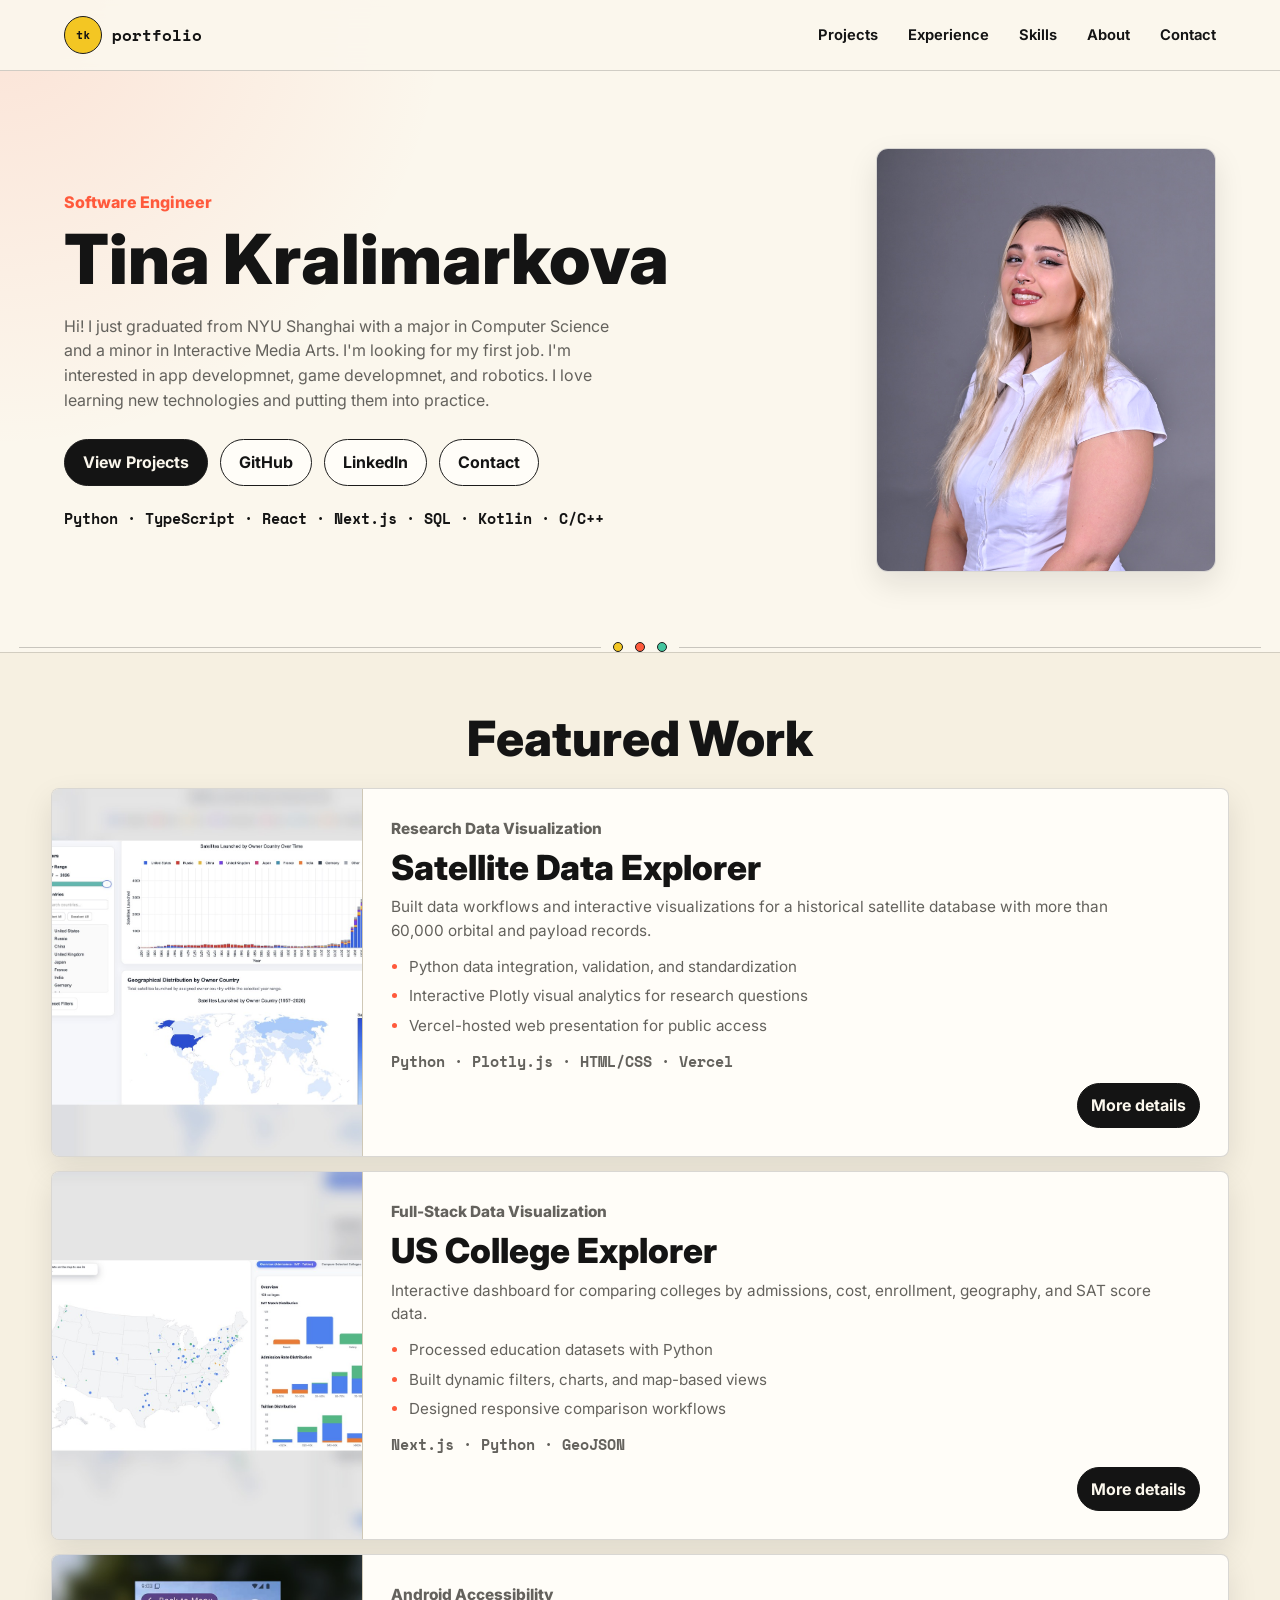
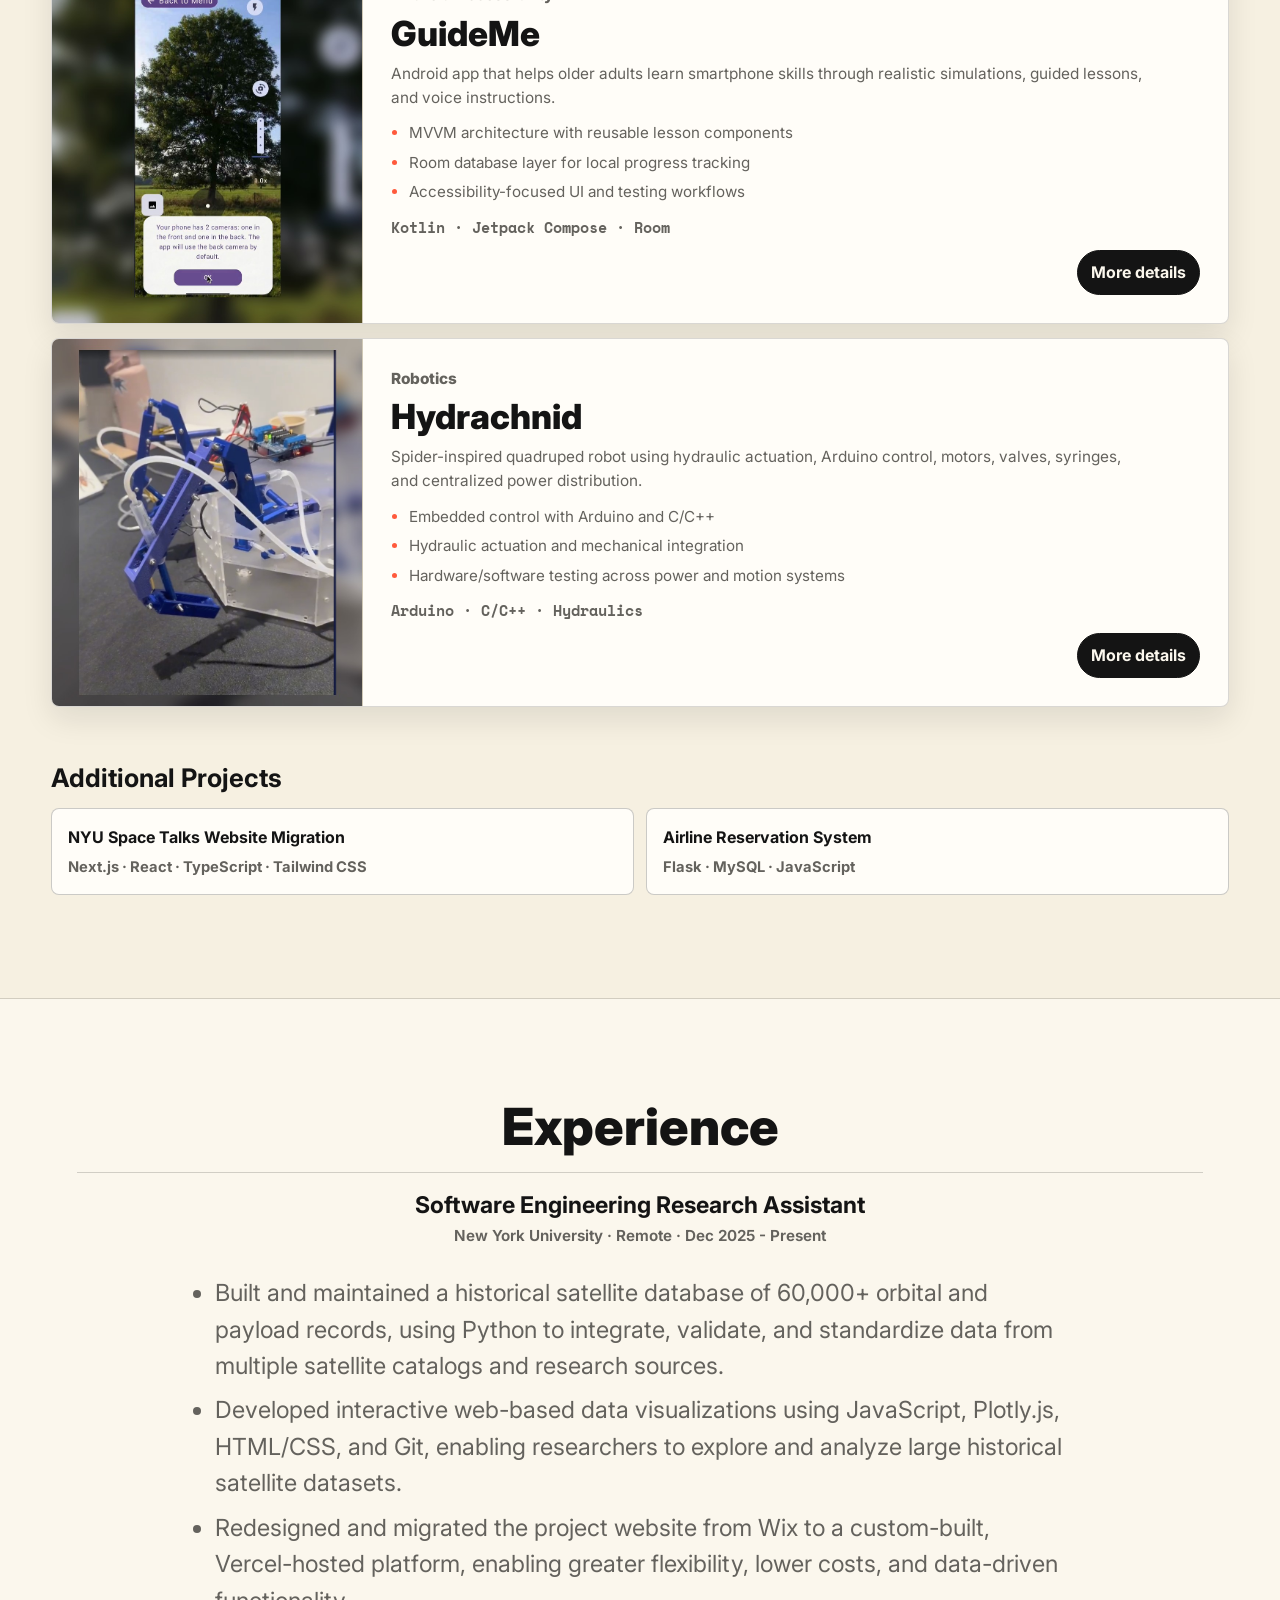
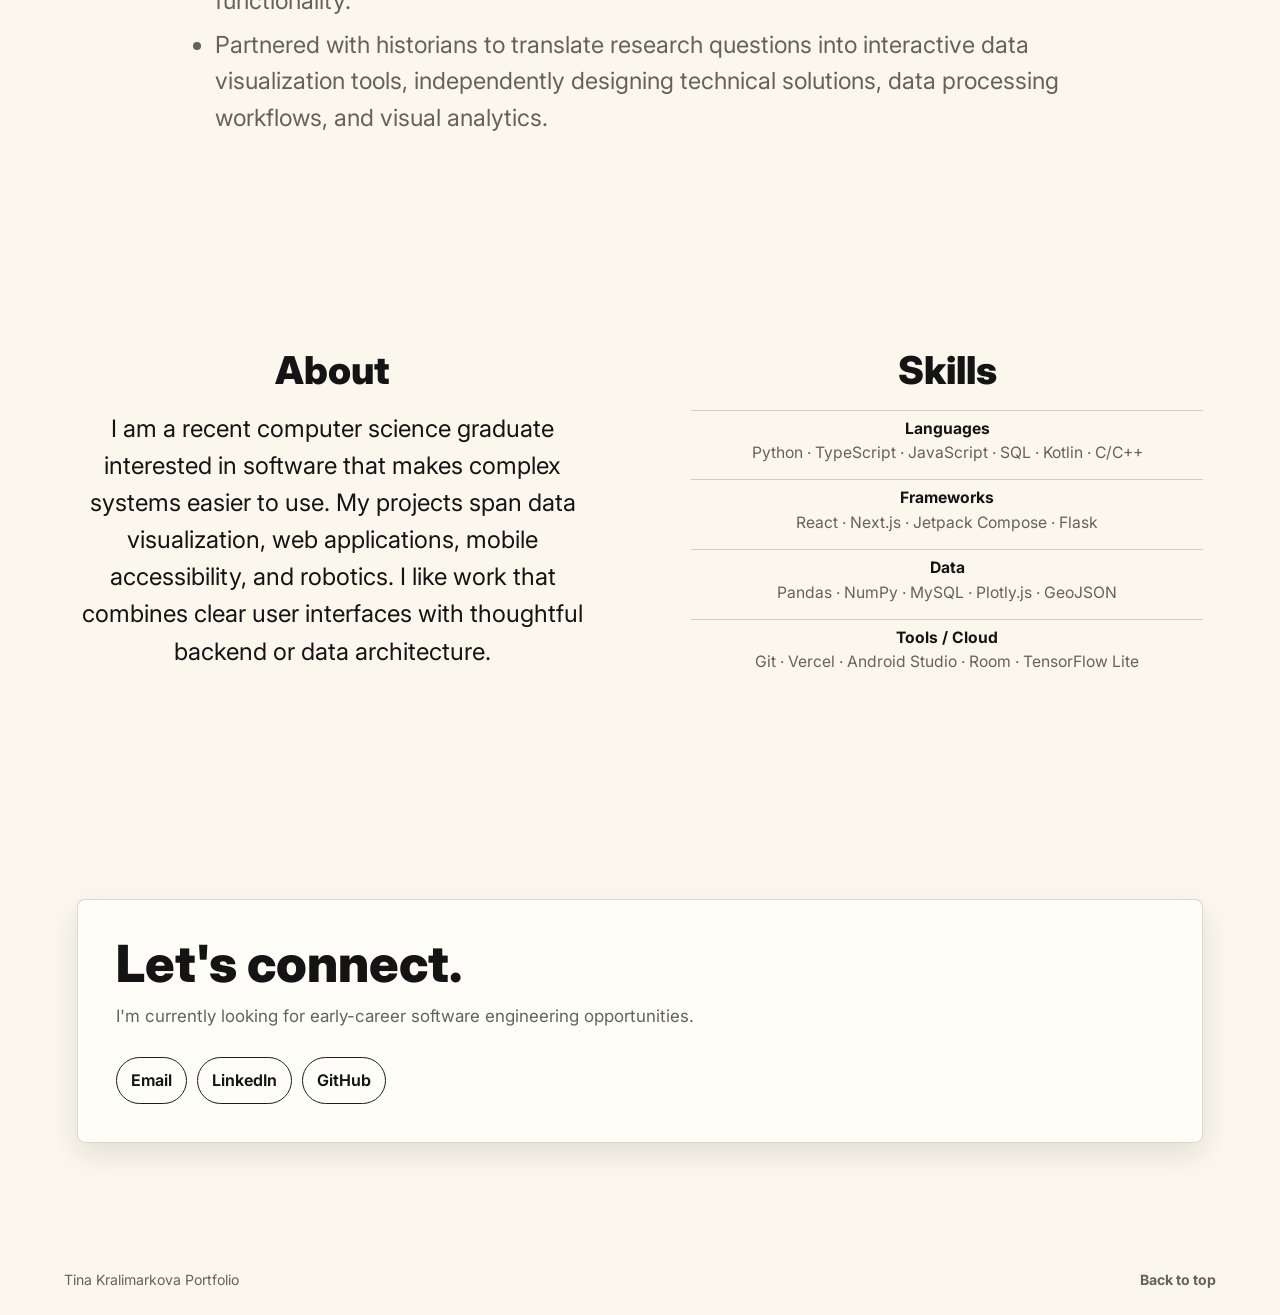
==== commit 76d2dd80: "Increase satellite experience bullet size" ====
--- a/index.html
+++ b/index.html
@@ -206,7 +206,7 @@
             <h3>Software Engineering Research Assistant</h3>
             <p>New York University · Remote · Dec 2025 - Present</p>
           </div>
-          <ul>
+          <ul class="satellite-experience-list">
             <li>Built and maintained a historical satellite database of 60,000+ orbital and payload records, using Python to integrate, validate, and standardize data from multiple satellite catalogs and research sources.</li>
             <li>Developed interactive web-based data visualizations using JavaScript, Plotly.js, HTML/CSS, and Git, enabling researchers to explore and analyze large historical satellite datasets.</li>
             <li>Redesigned and migrated the project website from Wix to a custom-built, Vercel-hosted platform, enabling greater flexibility, lower costs, and data-driven functionality.</li>
--- a/styles.css
+++ b/styles.css
@@ -670,6 +670,11 @@
   font-size: 0.98rem;
 }
 
+.experience-item .satellite-experience-list {
+  font-size: clamp(1.18rem, 2.2vw, 1.47rem);
+  line-height: 1.55;
+}
+
 .about-section p {
   max-width: 560px;
   margin-top: 20px;
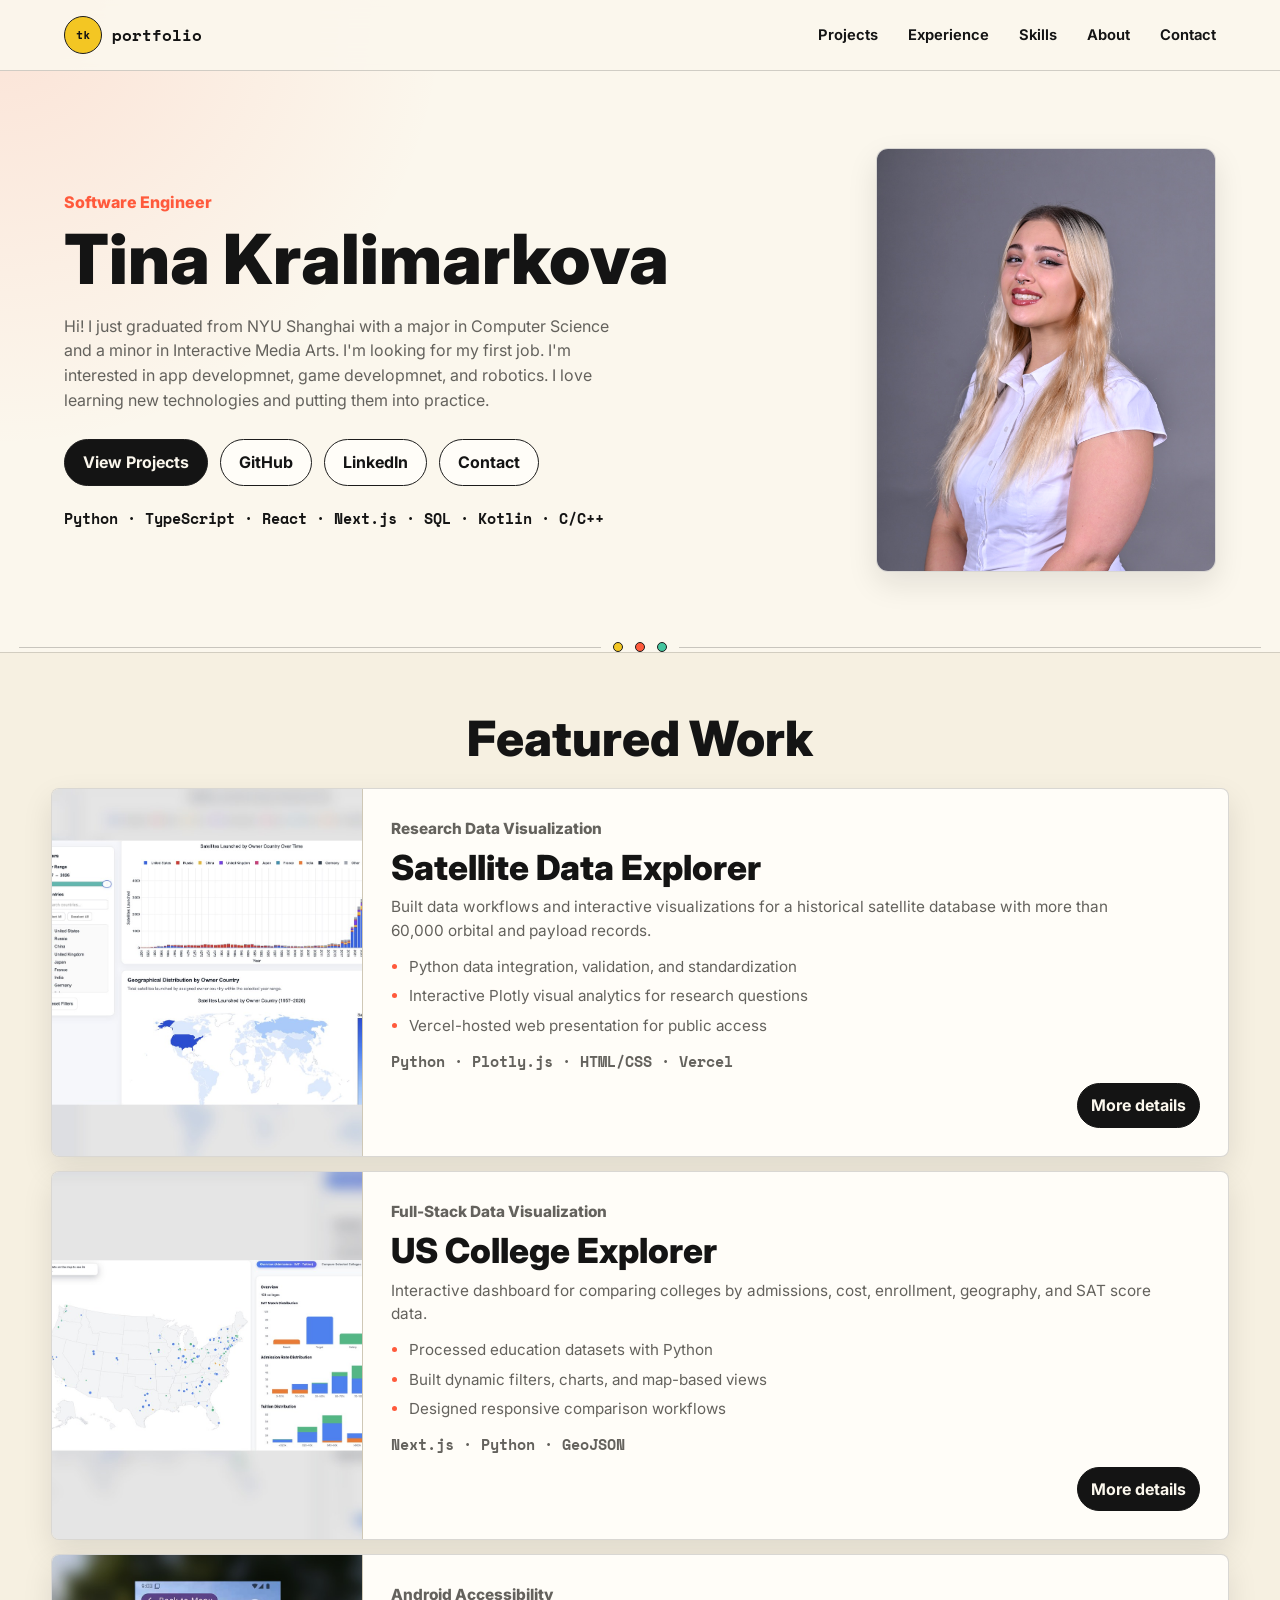
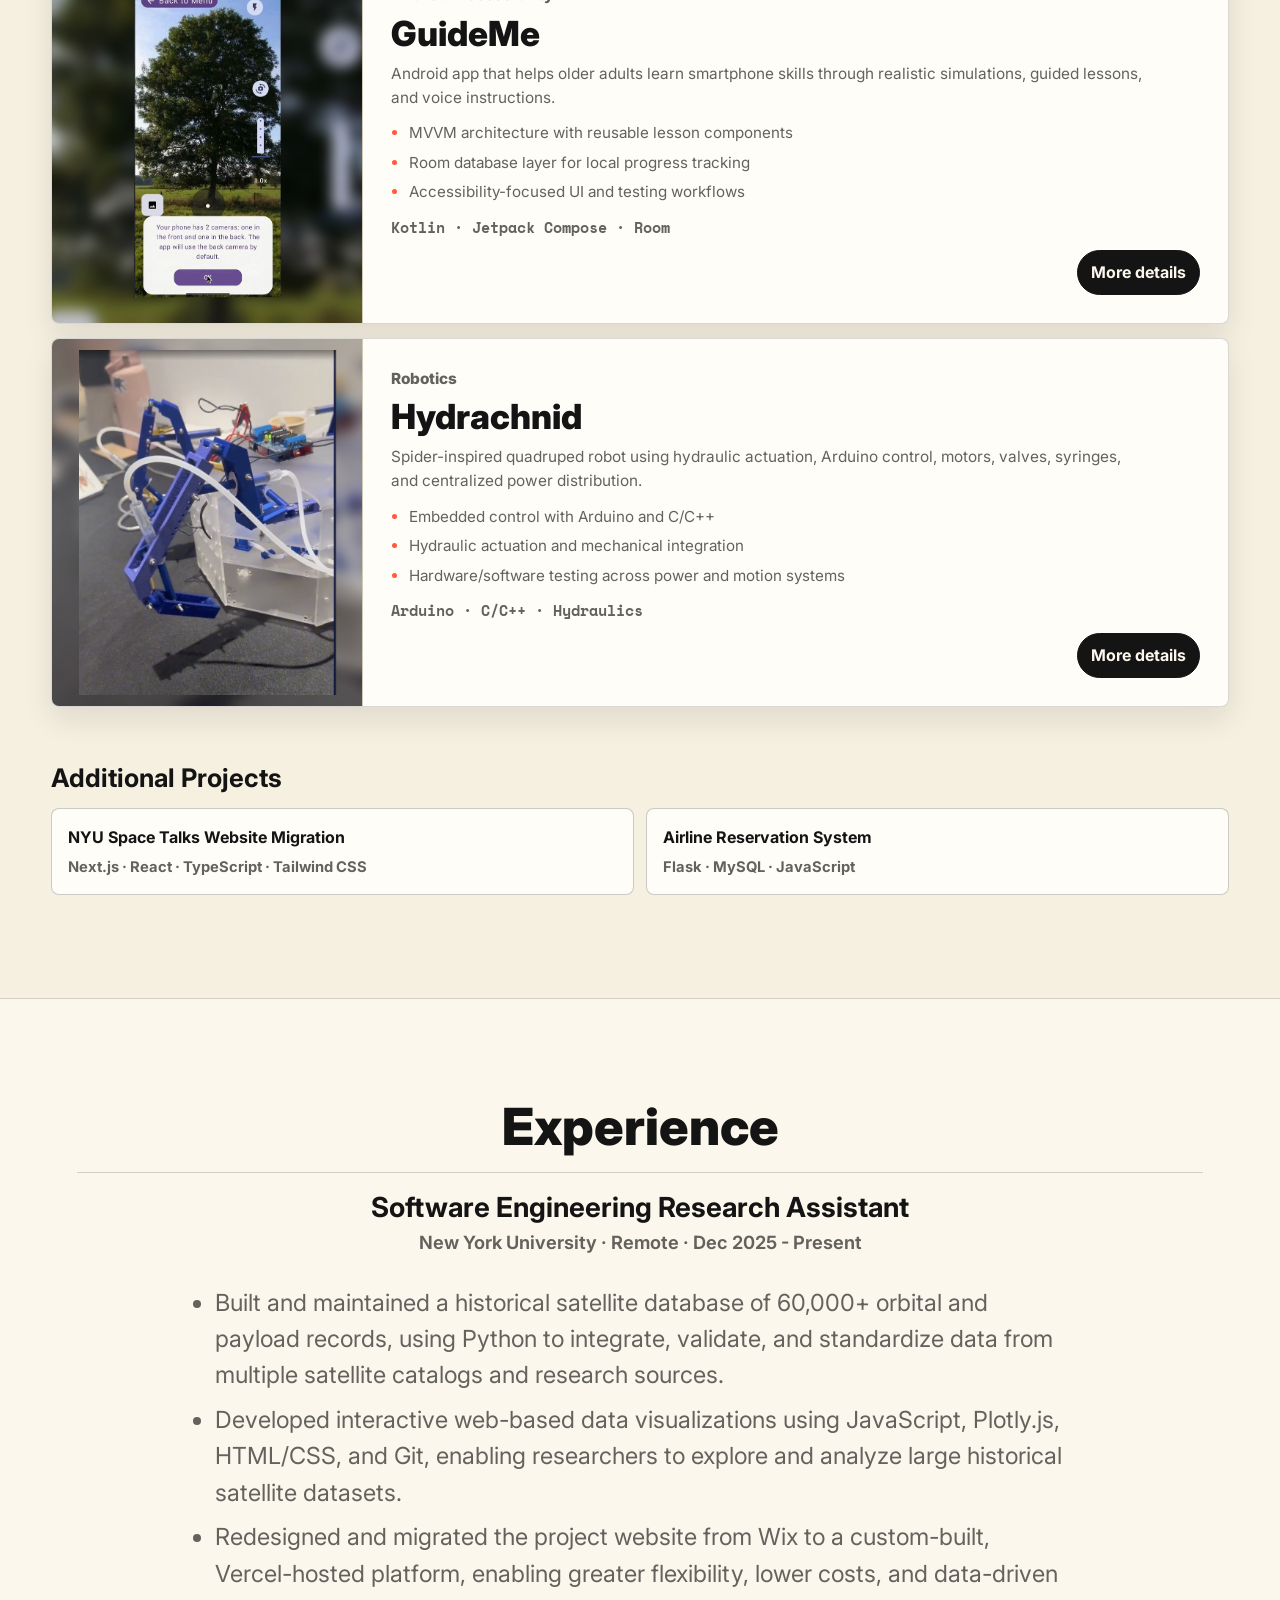
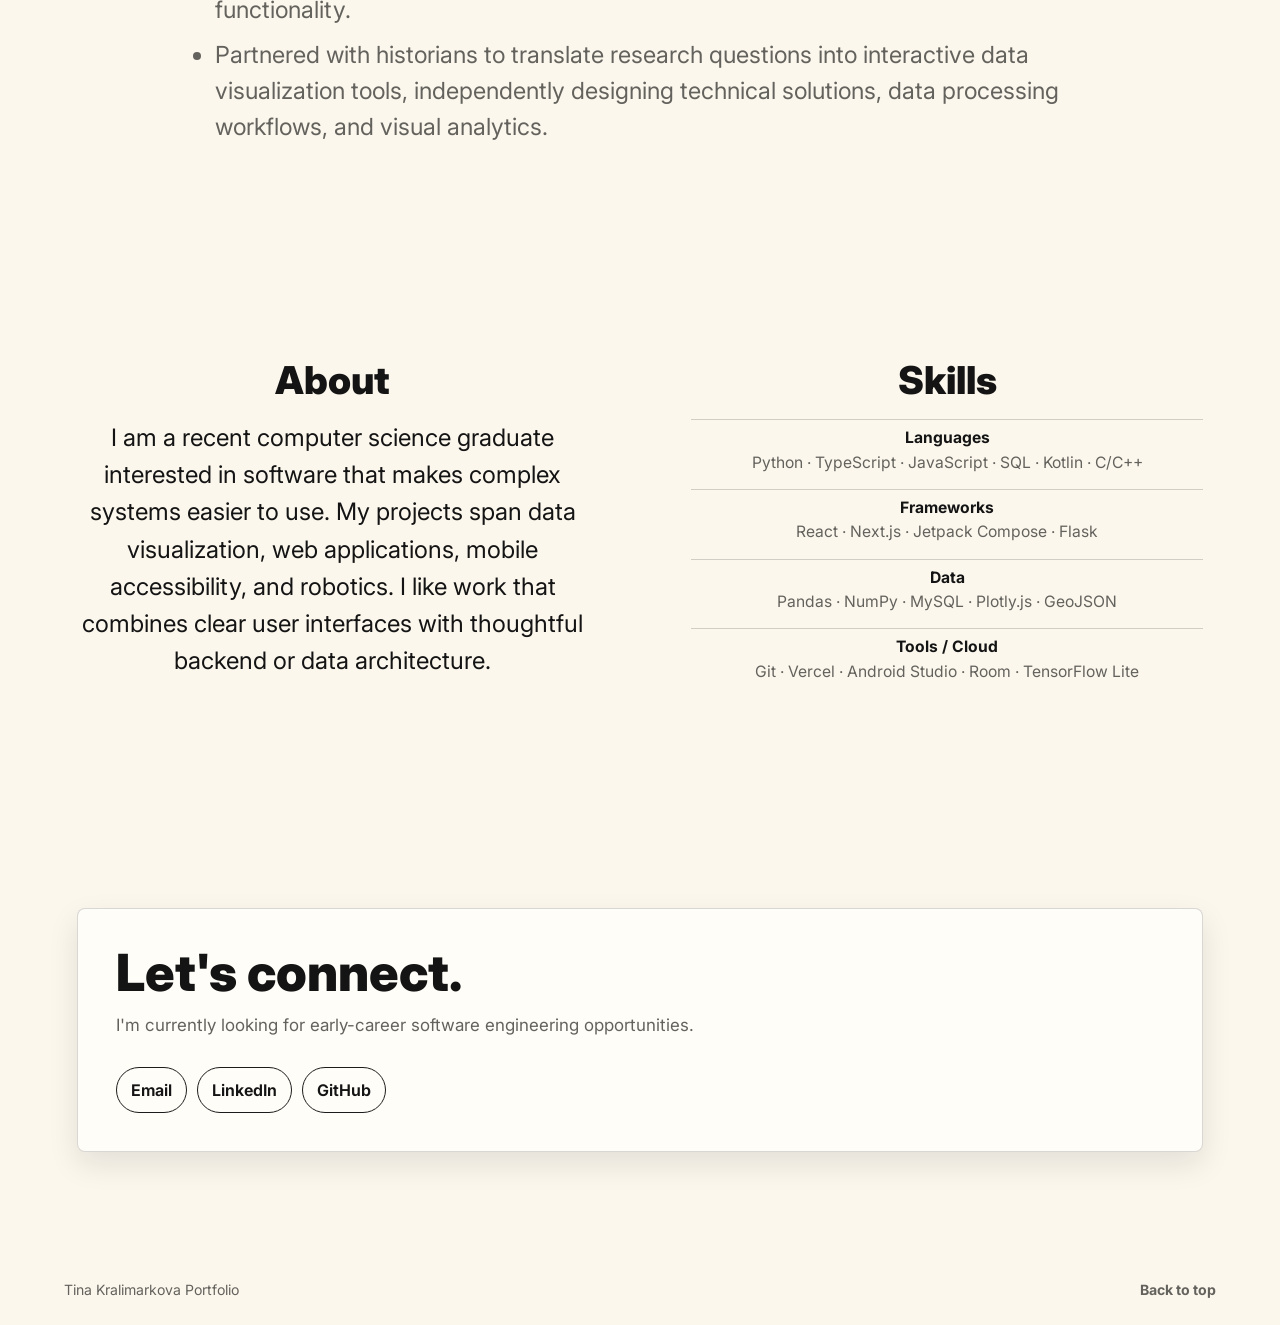
==== commit f37edae4: "Update GitHub profile links" ====
--- a/index.html
+++ b/index.html
@@ -46,7 +46,7 @@
             </p>
             <div class="hero-actions" aria-label="Portfolio actions">
               <a class="button primary" href="#projects">View Projects</a>
-              <a class="button secondary" href="https://github.com/" target="_blank" rel="noreferrer">GitHub</a>
+              <a class="button secondary" href="https://github.com/tinakralimarkova1" target="_blank" rel="noreferrer">GitHub</a>
               <a class="button secondary" href="https://www.linkedin.com/" target="_blank" rel="noreferrer">LinkedIn</a>
               <a class="button secondary" href="#contact">Contact</a>
             </div>
@@ -260,7 +260,7 @@
           <div class="contact-links" aria-label="Contact links">
             <a href="mailto:hello@example.com">Email</a>
             <a href="https://www.linkedin.com/" target="_blank" rel="noreferrer">LinkedIn</a>
-            <a href="https://github.com/" target="_blank" rel="noreferrer">GitHub</a>
+            <a href="https://github.com/tinakralimarkova1" target="_blank" rel="noreferrer">GitHub</a>
           </div>
         </div>
       </section>
--- a/styles.css
+++ b/styles.css
@@ -648,14 +648,14 @@
 }
 
 .experience-item h3 {
-  font-size: clamp(1.1rem, 1.8vw, 1.45rem);
+  font-size: clamp(1.32rem, 2.16vw, 1.74rem);
   text-align: center;
 }
 
 .experience-item p {
   margin: 6px 0 0;
   color: var(--muted);
-  font-size: 0.95rem;
+  font-size: clamp(1.08rem, 1.45vw, 1.14rem);
   font-weight: 650;
   text-align: center;
 }
